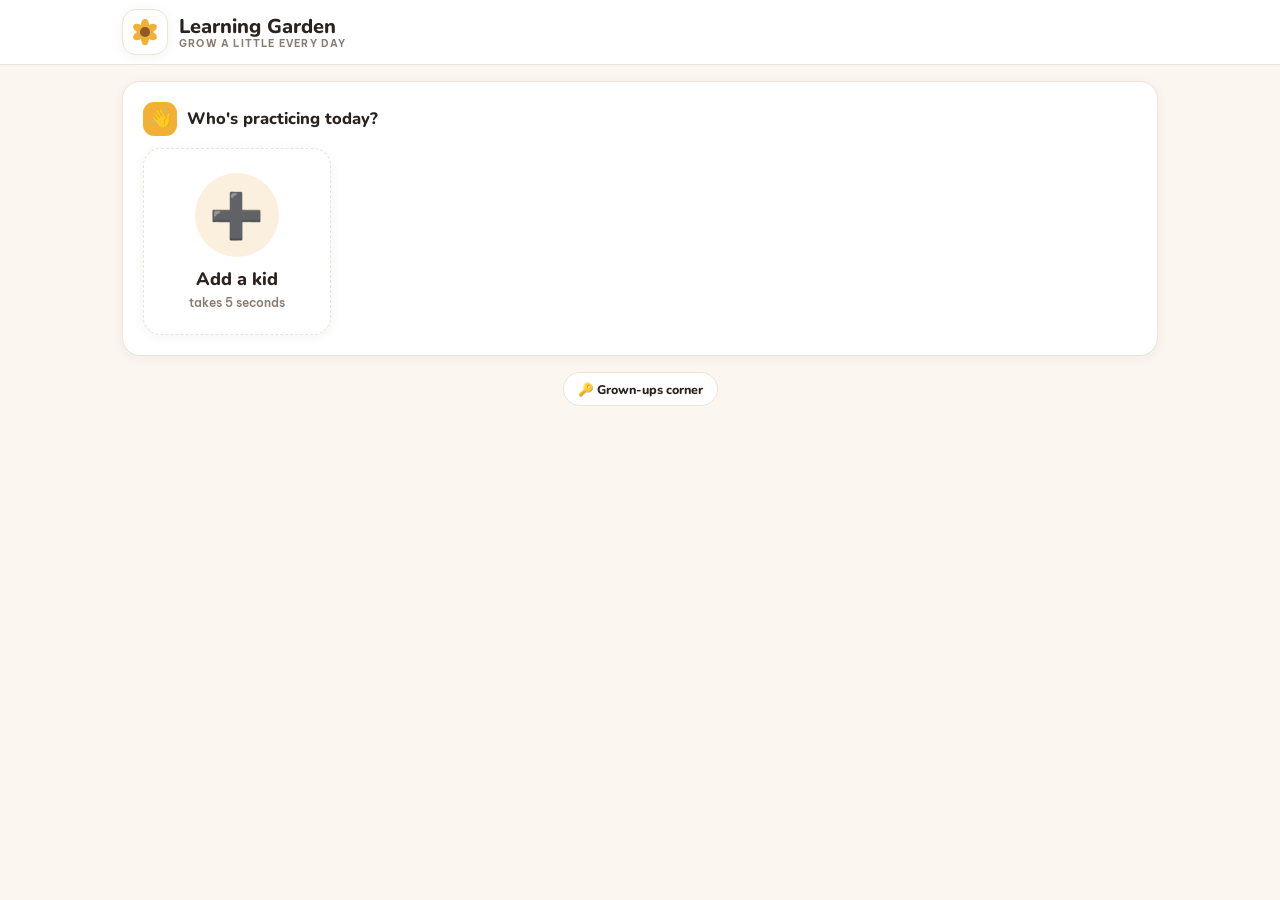
==== index.html @ 97dd4e6d "Computer Basics strand, 5 typing drills, 10 reading passages — 171 skills Agent-authored js/content3" ====
<!DOCTYPE html>
<html lang="en">
<head>
<meta charset="UTF-8">
<meta name="viewport" content="width=device-width, initial-scale=1.0">
<title>Learning Garden 🌻 — K-5 Practice</title>
<link rel="preconnect" href="https://fonts.googleapis.com">
<link rel="preconnect" href="https://fonts.gstatic.com" crossorigin>
<link href="https://fonts.googleapis.com/css2?family=Nunito:wght@700;800&family=Be+Vietnam+Pro:wght@400;500;600;700&family=Andika:wght@400;700&display=swap" rel="stylesheet">
<link rel="stylesheet" href="styles.css">
<link rel="manifest" href="manifest.json">
<meta name="theme-color" content="#FBF6EF">
<meta name="apple-mobile-web-app-capable" content="yes">
<meta name="mobile-web-app-capable" content="yes">
<meta name="apple-mobile-web-app-status-bar-style" content="default">
<meta name="apple-mobile-web-app-title" content="Garden">
<link rel="apple-touch-icon" href="icons/icon-180.png">
<link rel="icon" href="icons/icon-192.png">
</head>
<body>
  <header class="appbar"><div class="appbar-inner" id="appbarInner">
    <div class="brand">
      <div class="logo" id="brandLogo"></div>
      <h1>Learning Garden<small>grow a little every day</small></h1>
    </div>
  </div></header>
  <div class="wrap">
    <main id="app"></main>
  </div>

  <nav class="tabbar" id="tabbar" style="display:none">
    <button data-view="today"><span class="ico" data-icon="home"></span>Today</button>
    <button data-view="learn"><span class="ico" data-icon="bulb"></span>Learn</button>
    <button data-view="practice"><span class="ico" data-icon="book"></span>Practice</button>
    <button data-view="plan"><span class="ico" data-icon="calendar"></span>My Week</button>
    <button data-view="progress"><span class="ico" data-icon="award"></span>Progress</button>
    <button data-view="helper"><span class="ico" data-icon="gradcap"></span>Helper</button>
    <button data-view="grownups"><span class="ico" data-icon="lock"></span>Grown-ups</button>
  </nav>

  <canvas id="confetti"></canvas>

  <script src="js/sounds.js"></script>
  <script src="js/generators.js"></script>
  <script src="js/ela.js"></script>
  <script src="js/science.js"></script>
  <script src="js/spanish.js"></script>
  <script src="js/social.js"></script>
  <script src="js/typing.js"></script>
  <script src="js/content2.js"></script>
  <script src="js/content3.js"></script>
  <script src="js/sprint.js"></script>
  <script src="js/coach.js"></script>
  <script src="js/reader.js"></script>
  <script src="js/custom.js"></script>
  <script src="js/paper.js"></script>
  <script src="js/learn.js"></script>
  <script src="js/art.js"></script>
  <script src="js/ui.js"></script>
  <script src="js/app.js"></script>
  <script>
    // offline app shell — https/localhost only (no-op on file://)
    if ('serviceWorker' in navigator && (location.protocol === 'https:' || location.hostname === 'localhost')) {
      addEventListener('load', () => navigator.serviceWorker.register('sw.js').catch(() => {}));
    }
  </script>
</body>
</html>
---- styles.css ----
/* ============================================================
   LEARNING GARDEN — visual system (design handoff 2026-07)
   Warm paper, soft cards, terra primary, subject-colored world.
   Nunito (headings/numbers) · Be Vietnam Pro (body).
   ============================================================ */

:root {
  --ink: #2A2320;
  --muted: #8a7e74;
  --soft: #6b5f55;
  --bg: #FBF6EF;
  --bg-parent: #F6F3ED;
  --card: #FFFFFF;
  --border: #EDE4D6;
  --divider: #F1EADD;
  --dashed: #D9CDBD;

  --terra: #D05C38; --terra-dark: #B8491A; --terra-tint: #FBE7DD;
  --teal: #1F8A80; --teal-tint: #E1F0EE; --teal-tint2: #E8F4F2;
  --green: #4E9B6B; --green-tint: #EAF3EA; --green-tint2: #E7F2E9;
  --gold: #C98A2B; --gold-tint: #FBF0DE;
  --purple: #8E6BB0; --purple-tint: #EFE8F5;
  --blue: #4A7FB5; --blue-tint: #E4EDF6;
  --sun: #F2B035; --sun-bright: #FFD84D;
  --water: #4FA3D1; --water-tint: #BFE0F2;

  --r-card: 18px;
  --r-tile: 11px;
  --shadow-card: 0 2px 12px rgba(43,33,28,.05);
  --shadow-float: 0 10px 40px rgba(43,33,28,.10);
  --shadow-today: 0 6px 20px rgba(208,92,56,.13);

  --spring: cubic-bezier(0.34, 1.56, 0.64, 1);
  --nav-ease: cubic-bezier(0.4, 0, 0.2, 1);

  --font-head: "Nunito", system-ui, sans-serif;
  --font-body: "Be Vietnam Pro", system-ui, sans-serif;

  /* legacy aliases so older markup stays coherent */
  --paper: var(--bg); --line: var(--border); --ink-soft: var(--soft); --ink-faint: var(--muted);
  --coral: var(--terra); --coral-deep: var(--terra-dark);
  --leaf: var(--green); --leaf-deep: #3B7A52;
  --sky: var(--blue); --sky-deep: #38648F;
  --berry: var(--purple); --cocoa: var(--gold);
  --ok-bg: var(--green-tint); --bad-bg: #FBE7DD;
  --radius: var(--r-card); --radius-sm: 14px;
  --outline: 1px solid var(--border);
  --shadow: var(--shadow-card);
  --font-display: var(--font-head);
}

* { margin: 0; padding: 0; box-sizing: border-box; }
html { -webkit-text-size-adjust: 100%; }

html { background: var(--bg); height: 100%; }
body {
  font-family: var(--font-body);
  font-size: 14.5px;
  color: var(--ink);
  background: var(--bg);
  min-height: 100%;
  padding-bottom: 76px; /* just enough to clear the fixed nav */
  line-height: 1.5;
}
body.parent-mode { background: var(--bg-parent); }

button { font-family: inherit; color: inherit; cursor: pointer; background: none; border: none; }
button:focus { outline: none; }
button:focus-visible { outline: 3px solid var(--terra-tint); outline-offset: 2px; }
input, select, textarea { font-family: inherit; color: inherit; }
.ic { vertical-align: -3px; flex: none; }

.wrap { max-width: 1080px; margin: 0 auto; padding: 16px 22px 20px; }

/* ---------------- type helpers ---------------- */
.eyebrow {
  font-size: 11px; font-weight: 700; text-transform: uppercase;
  letter-spacing: .09em; color: var(--muted);
}
h1, h2, h3, .head { font-family: var(--font-head); color: var(--ink); }

/* ---------------- app bar (one full-width top strip, every screen) ---------------- */
header.appbar {
  position: sticky; top: 0; z-index: 50;
  background: rgba(255,255,255,.97);
  -webkit-backdrop-filter: blur(8px); backdrop-filter: blur(8px);
  border-bottom: 1px solid var(--border);
}
.appbar-inner {
  max-width: 1080px; margin: 0 auto; min-height: 64px;
  display: flex; align-items: center; gap: 12px; flex-wrap: wrap;
  padding: 9px 22px;
}
.ab-spacer { flex: 1; }
.appbar-inner .back {
  width: 40px; height: 40px; border-radius: 100px; background: #fff; border: 1px solid var(--border);
  display: grid; place-items: center; box-shadow: var(--shadow-card); padding: 0; min-height: 40px; flex: none;
}
.appbar-inner .title {
  font-family: var(--font-head); font-weight: 800; font-size: 14.5px; flex: 1; min-width: 0;
  display: flex; align-items: center; gap: 8px;
}
/* parent world: the bar itself goes teal — no separate floating band */
body.parent-mode header.appbar { background: var(--teal); border-bottom-color: var(--teal); }
body.parent-mode .appbar-inner { color: #fff; font-weight: 600; font-size: 12.5px; }
body.parent-mode .appbar-inner b { font-family: var(--font-head); font-weight: 800; font-size: 16px; display: block; }
body.parent-mode .appbar-inner .btn.caps-btn { background: #fff; border-color: #fff; color: var(--teal); box-shadow: none; }

.brand { display: flex; align-items: center; gap: 11px; }
.brand .logo {
  width: 46px; height: 46px; border-radius: 14px; background: #fff;
  border: 1px solid var(--border); display: grid; place-items: center;
  box-shadow: var(--shadow-card);
}
.brand h1 { font-size: 20px; font-weight: 800; line-height: 1.1; }
.brand small {
  display: block; font-family: var(--font-body); font-weight: 700;
  font-size: 10px; color: var(--muted); letter-spacing: .12em; text-transform: uppercase;
}
.kid-chip {
  display: flex; align-items: center; gap: 8px;
  background: #fff; border: 1px solid var(--border); border-radius: 100px;
  padding: 7px 16px 7px 9px; font-family: var(--font-head); font-weight: 800;
  box-shadow: var(--shadow-card); font-size: 14.5px;
}
.kid-chip .face { font-size: 21px; }

/* ---------------- cards ---------------- */
.card {
  background: var(--card); border: 1px solid var(--border); border-radius: var(--r-card);
  box-shadow: var(--shadow-card); padding: 20px; margin-bottom: 16px; position: relative;
}
.card.tilt-l, .card.tilt-r { transform: none; }
.card h2 {
  font-size: 16.5px; font-weight: 800;
  display: flex; align-items: center; gap: 10px; margin-bottom: 12px;
}
.card h2 .bubble {
  width: 34px; height: 34px; border-radius: var(--r-tile); border: none;
  display: grid; place-items: center; font-size: 17px; flex: none; transform: none;
}
.sticker {
  position: absolute; top: 16px; right: 16px;
  background: var(--green-tint); color: var(--green); border: none;
  border-radius: 8px; padding: 4px 10px; font-weight: 700; font-size: 11.5px;
  transform: none; box-shadow: none; letter-spacing: .02em;
}

/* ---------------- buttons ---------------- */
.btn {
  display: inline-flex; align-items: center; justify-content: center; gap: 7px;
  border: 1px solid var(--border); border-radius: 100px;
  font-family: var(--font-head); font-weight: 800;
  font-size: 14px; padding: 11px 20px; background: #fff; color: var(--ink);
  box-shadow: var(--shadow-card);
  transition: transform .15s var(--spring), box-shadow .15s ease, background .15s ease;
  text-align: center; min-height: 44px;
}
.btn.primary { background: var(--terra); border-color: var(--terra); color: #fff; }
.btn.primary:hover { background: var(--terra-dark); }
.btn.sunny  { background: var(--gold-tint); border-color: var(--gold-tint); color: var(--gold); }
.btn.coral  { background: var(--terra); border-color: var(--terra); color: #fff; }
.btn.sky    { background: var(--teal); border-color: var(--teal); color: #fff; }
.btn.ghost  { background: #fff; }
.btn.big    { font-size: 15.5px; padding: 13px 26px; }
.btn.small  { font-size: 12.5px; padding: 7px 14px; min-height: 34px; box-shadow: none; }
.btn:disabled { opacity: .45; cursor: default; }
.pressed-anim { animation: press .23s var(--spring); }
@keyframes press { 0% { transform: none; } 35% { transform: translateY(2px) scale(.97); } 100% { transform: none; } }

/* ---------------- bottom nav ---------------- */
nav.tabbar {
  position: fixed; bottom: 0; left: 0; right: 0; z-index: 40;
  background: rgba(255,255,255,.96); backdrop-filter: blur(8px);
  border-top: 1px solid var(--border);
  display: flex; justify-content: center; gap: 6px;
  padding: 8px 6px calc(8px + env(safe-area-inset-bottom));
}
nav.tabbar button {
  flex: 1; max-width: 120px; border-radius: 100px; padding: 8px 4px;
  font-family: var(--font-head); font-weight: 800; font-size: 11px;
  color: var(--muted); display: flex; flex-direction: column; align-items: center; gap: 3px;
  transition: color .15s ease, background .15s ease;
}
nav.tabbar button .ico { font-size: 0; line-height: 0; }
nav.tabbar button svg { width: 21px; height: 21px; }
nav.tabbar button.active { background: var(--terra-tint); color: var(--terra-dark); }

/* ---------------- kid picker ---------------- */
.kid-grid { display: grid; grid-template-columns: repeat(auto-fill, minmax(170px, 1fr)); gap: 14px; }
.kid-card {
  border: 1px solid var(--border); border-radius: var(--r-card); background: #fff;
  box-shadow: var(--shadow-card); padding: 24px 12px; text-align: center;
  transition: transform .18s var(--spring), box-shadow .18s ease;
}
.kid-card:hover { transform: translateY(-3px); box-shadow: var(--shadow-float); }
.kid-card .face {
  font-size: 44px; display: grid; place-items: center; width: 84px; height: 84px;
  margin: 0 auto 10px; background: var(--gold-tint); border-radius: 50%;
}
.kid-card .nm { font-family: var(--font-head); font-size: 18px; font-weight: 800; display: block; }
.kid-card .sub { font-size: 12px; color: var(--muted); font-weight: 600; margin-top: 4px; display: block; }

/* ---------------- Today: hero lives IN the app bar (Faith's 2026-07-23 rule) ---------------- */
.hero-avatar {
  width: 44px; height: 44px; border-radius: 13px; background: var(--gold-tint);
  border: none; box-shadow: none; flex: none;
  display: grid; place-items: center; font-size: 25px;
}
.appbar-inner .hero-meta .hi { font-size: 18.5px; }
.appbar-inner .level-row { margin-top: 2px; }
.appbar-inner .xp-bar { width: 104px; }
.pill.ghost-pill { color: var(--soft); font-weight: 700; }
.pill .chev-down { transform: rotate(90deg); color: var(--muted); }
.caps-btn { text-transform: uppercase; letter-spacing: .06em; font-size: 12px; padding: 11px 18px; }

.plan-title-row { display: flex; align-items: center; gap: 12px; }
.plan-title-row h2 { font-size: 22px; font-weight: 800; margin: 0; }
.done-chip {
  margin-left: auto; background: var(--green-tint); color: var(--green);
  font-family: var(--font-head); font-weight: 800; font-size: 13px;
  border-radius: 10px; padding: 7px 13px;
}
.plan-card { padding: 22px; }
.plan-card .plan-task { padding: 15px 2px; }
.owl-tile {
  width: 52px; height: 52px; border-radius: 14px; background: #fff;
  display: grid; place-items: center; font-size: 27px; flex: none;
}
@keyframes floaty { 0%, 100% { transform: translateY(0); } 50% { transform: translateY(-5px); } }
.hero-meta { flex: 1; min-width: 200px; }
.hero-meta .hi { font-family: var(--font-head); font-weight: 800; font-size: 25px; line-height: 1.15; }
.level-row { display: flex; align-items: center; gap: 8px; margin-top: 5px; }
.level-chip {
  background: var(--gold); color: #fff; font-family: var(--font-head); font-weight: 800;
  font-size: 11px; border-radius: 7px; padding: 2px 8px;
}
.xp-bar { width: 140px; height: 7px; background: var(--gold-tint); border-radius: 100px; overflow: hidden; }
.xp-bar i { display: block; height: 100%; background: var(--gold); border-radius: 100px; transition: width .5s ease-out; }
.xp-label { font-size: 11px; color: var(--muted); font-weight: 700; }
.pill {
  display: inline-flex; align-items: center; gap: 6px;
  background: #fff; border: 1px solid var(--border); border-radius: 100px;
  padding: 7px 13px; font-family: var(--font-head); font-weight: 800; font-size: 13px;
  box-shadow: var(--shadow-card);
}
.pill .ic { color: var(--terra); }
.pill.gold .ic { color: var(--gold); }
.icon-btn {
  width: 42px; height: 42px; border-radius: 100px; background: #fff;
  border: 1px solid var(--border); box-shadow: var(--shadow-card);
  display: grid; place-items: center; color: var(--soft);
}

/* ---------------- Today: two columns ---------------- */
.today-grid { display: grid; grid-template-columns: 1.05fr .95fr; gap: 16px; align-items: start; }
@media (max-width: 840px) { .today-grid { grid-template-columns: 1fr; } }

/* plan rows */
.plan-task {
  display: flex; align-items: center; gap: 12px; width: 100%; text-align: left;
  padding: 12px 4px; border-bottom: 1px solid var(--divider); font-size: 14.5px;
}
.plan-task:last-child { border-bottom: none; }
.plan-task .chk {
  width: 30px; height: 30px; border: 2px solid var(--dashed); border-radius: 9px;
  display: grid; place-items: center; flex: none; background: #fff; color: #fff;
  transition: all .2s var(--spring);
}
.plan-task.done .chk { background: var(--green); border-color: var(--green); }
.plan-task.done .chk svg { animation: popCheck .25s var(--spring); }
@keyframes popCheck { 0% { transform: scale(0); } 60% { transform: scale(1.25); } 100% { transform: scale(1); } }
.subj-ico { border-radius: 10px; display: grid; place-items: center; flex: none; }
.plan-task .t-name { font-family: var(--font-head); font-weight: 800; font-size: 14.5px; display: block; }
.plan-task .t-sub { display: block; margin-top: 1px; }
.plan-task.done .t-name { text-decoration: line-through; color: var(--muted); }
.plan-task .go {
  margin-left: auto; flex: none; font-family: var(--font-head); font-weight: 800;
  font-size: 12px; border-radius: 100px; padding: 8px 15px; letter-spacing: .02em;
}
.plan-task.done .go { background: none !important; color: var(--green) !important; padding-right: 4px; }

/* garden theme panel (mockup 2a: full-height scene, everything inside) */
.today-grid { align-items: start; }
.garden-panel {
  border-radius: var(--r-card); border: 1px solid var(--border); overflow: hidden;
  box-shadow: var(--shadow-card); background: #fff;
  display: flex; height: 470px;
}
.garden-scene {
  position: relative; flex: 1;
  background: linear-gradient(#C9E7F5 0%, #E2F1E9 52%, #B7D8A8 54%, #9EC987 100%);
}
.garden-scene .sun-circ { position: absolute; top: 44px; right: 40px; width: 52px; height: 52px; border-radius: 50%; background: var(--sun-bright); box-shadow: 0 0 0 12px rgba(255,216,77,.28); }
.g-head { position: relative; z-index: 2; display: flex; align-items: center; gap: 10px; padding: 18px 18px 0; }
.g-head b { font-family: var(--font-head); font-weight: 800; font-size: 18px; }
.g-head .g-chip { margin-left: auto; }
.g-desc { position: relative; z-index: 2; padding: 6px 18px 0; font-size: 12.5px; color: var(--soft); font-weight: 600; max-width: 350px; line-height: 1.55; }
.g-ground { position: absolute; left: 0; right: 0; bottom: 0; height: 46%; }
.g-hill { position: absolute; top: -34px; left: 8%; width: 84%; height: 90px; border-radius: 50%; background: rgba(255,255,255,.25); }
.garden-plants {
  position: absolute; left: 0; right: 0; bottom: 84px; z-index: 2;
  display: flex; justify-content: center; align-items: flex-end; gap: 16px; padding: 0 14px;
}
.garden-plants svg { transform-origin: bottom center; }
.grew-anim { animation: growUp .8s var(--spring); }
@keyframes growUp { 0% { transform: scale(.3); } 70% { transform: scale(1.12); } 100% { transform: scale(1); } }
.water-float {
  position: absolute; left: 14px; right: 14px; bottom: 14px; z-index: 3;
  background: #fff; border-radius: 14px; box-shadow: var(--shadow-card); padding: 13px 16px;
}
.water-row { display: flex; align-items: center; gap: 9px; font-family: var(--font-head); font-weight: 800; font-size: 13px; }
.water-row .ic { color: var(--water); }
.water-meter { flex: 1; height: 9px; background: var(--water-tint); border-radius: 100px; overflow: hidden; }
.water-meter i { display: block; height: 100%; background: var(--water); border-radius: 100px; transition: width .5s ease-out; }

/* trophy shelf theme */
.badge-grid { display: grid; grid-template-columns: repeat(auto-fill, minmax(96px, 1fr)); gap: 10px; }
.badge {
  text-align: center; border: 1px solid var(--border); border-radius: 14px;
  padding: 13px 6px; background: var(--gold-tint); box-shadow: none;
}
.badge.locked { opacity: 1; filter: none; background: #fff; border-style: dashed; border-color: #cdbfa8; color: var(--muted); }
.badge .bi { font-size: 27px; }
.badge.locked .bi { filter: grayscale(1); opacity: .5; }
.badge .bn { font-weight: 700; font-size: 11px; margin-top: 4px; line-height: 1.25; color: var(--soft); }

/* helper owl card */
.owl-card {
  background: var(--teal-tint2); border: 1px solid var(--teal-tint); border-radius: var(--r-card);
  padding: 16px 18px; display: flex; align-items: center; gap: 13px; margin-bottom: 16px;
}
.owl-card .owl { font-size: 30px; flex: none; }
.owl-card b { font-family: var(--font-head); font-weight: 800; font-size: 15px; display: block; }
.owl-card p { font-size: 12.5px; color: var(--soft); margin-top: 2px; }
.owl-card .btn { margin-left: auto; flex: none; }

/* ---------------- practice ---------------- */
.subj-tabs { display: grid; grid-template-columns: repeat(auto-fit, minmax(128px, 1fr)); gap: 10px; margin-bottom: 16px; }
.subj-tab {
  border: 2px solid transparent; border-radius: var(--r-card); background: #fff;
  outline: 1px solid var(--border);
  padding: 14px 8px 12px; font-weight: 700; font-size: 13px; box-shadow: var(--shadow-card);
  display: flex; flex-direction: column; align-items: center; gap: 6px;
  font-family: var(--font-head); color: var(--ink);
  transition: transform .15s var(--spring);
}
.subj-tab .se { font-size: 0; }
.subj-tab .sd { font-size: 11px; color: var(--muted); font-weight: 700; font-family: var(--font-body); }
.subj-tab.active { outline: none; }

.strand-head { display: flex; align-items: center; gap: 10px; margin: 24px 4px 10px; }
.strand-head .bubble {
  width: 36px; height: 36px; border-radius: var(--r-tile);
  display: grid; place-items: center; font-size: 17px; box-shadow: none; transform: none; flex: none;
}
.strand-head h3 { font-family: var(--font-head); font-weight: 800; font-size: 16px; }
.strand-head .meter { margin-left: auto; font-weight: 700; font-size: 12px; color: var(--muted); }

.skill-list { display: grid; grid-template-columns: repeat(auto-fill, minmax(230px, 1fr)); gap: 10px; }
.skill-row {
  display: flex; align-items: center; gap: 11px; text-align: left;
  background: #fff; border: 1px solid var(--border); border-radius: 14px;
  box-shadow: var(--shadow-card); padding: 12px 14px;
  transition: transform .15s var(--spring), box-shadow .15s ease;
}
.skill-row:hover { transform: translateY(-2px); box-shadow: var(--shadow-float); }
.skill-row .plant { font-size: 0; flex: none; width: 30px; text-align: center; }
.skill-row .info { flex: 1; min-width: 0; }
.skill-row .nm { font-weight: 700; font-size: 13.5px; line-height: 1.3; font-family: var(--font-head); }
.skill-row .bar { height: 5px; border: none; border-radius: 100px; margin-top: 7px; background: var(--divider); overflow: hidden; }
.skill-row .bar i { display: block; height: 100%; background: var(--green); border-radius: 100px; }
.skill-row .sc { font-family: var(--font-head); font-weight: 800; font-size: 14px; flex: none; color: var(--soft); }

.legend-pill {
  background: #fff; border: 1px solid var(--border); border-radius: 100px;
  padding: 9px 18px; text-align: center; font-weight: 700; font-size: 12px;
  color: var(--soft); box-shadow: var(--shadow-card); margin-bottom: 4px;
}

/* ---------------- session (focused mode) — bar content is in .appbar-inner ---------------- */
.scorebox {
  display: flex; align-items: center; gap: 7px; background: #fff;
  border: 1px solid var(--border); border-radius: 100px; padding: 7px 14px;
  font-family: var(--font-head); font-weight: 800; box-shadow: var(--shadow-card); flex: none; font-size: 13.5px;
}
.scorebox .plant { font-size: 0; line-height: 0; }
.scorebox .num { min-width: 26px; text-align: right; }

.qcard {
  text-align: center; padding: 34px 26px 30px; max-width: 720px; margin: 0 auto 16px;
  animation: slideIn .35s var(--nav-ease);
}
@keyframes slideIn { from { transform: translateX(46px); } to { transform: none; } }
.qprompt { font-family: var(--font-head); font-weight: 800; font-size: 24px; line-height: 1.35; }
.qbody { margin: 18px auto 8px; max-width: 640px; }
.qbody svg { max-width: 100%; height: auto; }
.bignum { font-family: var(--font-head); font-weight: 800; font-size: 64px; letter-spacing: 2px; }

.vertical-math {
  display: inline-block; font-family: var(--font-head); font-weight: 800;
  font-size: 44px; text-align: right; line-height: 1.2; letter-spacing: 5px;
  border-bottom: 4px solid var(--ink); padding: 4px 14px 6px;
}
.vertical-math .op { margin-right: 14px; color: var(--terra); }

.choices { display: grid; grid-template-columns: repeat(auto-fit, minmax(130px, 1fr)); gap: 12px; max-width: 560px; margin: 22px auto 0; }
.choices.two { grid-template-columns: repeat(2, minmax(120px, 1fr)); }
/* longer answers → wider cards so text breathes */
.choices.two-col { grid-template-columns: repeat(2, 1fr); max-width: 620px; }
.choices.two-col .choice { font-size: 16px; line-height: 1.4; padding: 15px 16px; }
.choices.one-col { grid-template-columns: 1fr; max-width: 540px; }
.choices.one-col .choice { font-size: 15px; line-height: 1.45; padding: 14px 18px; text-align: left; }

/* session content centered but CAPPED — tall windows don't strand the
   card in a sea of cream (Faith review) */
.session-stage {
  display: flex; align-items: center; justify-content: center;
  min-height: min(calc(100vh - 280px), 560px);
  padding: 8px 0 20px;
}
.session-stage .qcard { width: 100%; margin: 0 auto; }
.choice {
  position: relative;
  border: 1.5px solid var(--border); border-radius: 16px; background: #fff;
  font-family: var(--font-head); font-weight: 800; font-size: 20px;
  padding: 17px 12px; box-shadow: var(--shadow-card); min-height: 60px;
  transition: transform .15s var(--spring), border-color .15s ease, background .15s ease;
  overflow-wrap: break-word; color: var(--ink);
}
.choice:hover { border-color: var(--dashed); transform: translateY(-2px); }
.choice.right { background: var(--green-tint); border-color: var(--green); color: var(--green); }
.choice.right::after {
  content: ''; position: absolute; top: -9px; right: -9px; width: 24px; height: 24px;
  border-radius: 50%; background: var(--green);
  background-image: url("data:image/svg+xml,%3Csvg xmlns='http://www.w3.org/2000/svg' viewBox='0 0 24 24' fill='none' stroke='white' stroke-width='3.4' stroke-linecap='round' stroke-linejoin='round'%3E%3Cpolyline points='20 6 9 17 4 12'/%3E%3C/svg%3E");
  background-size: 13px; background-position: center; background-repeat: no-repeat;
  animation: popCheck .25s var(--spring);
}
.choice.wrong { background: #fff; border-color: var(--terra); color: var(--terra-dark); animation: nudge .32s ease; }
@keyframes nudge { 0%,100% { transform: none; } 25% { transform: translateX(-5px); } 60% { transform: translateX(5px); } }
.choice:disabled { cursor: default; }
.choice:disabled:not(.right):not(.wrong) { opacity: .55; }

.answer-row { display: flex; justify-content: center; gap: 12px; margin-top: 22px; flex-wrap: wrap; align-items: center; }
.num-input {
  font-family: var(--font-head); font-weight: 800; font-size: 26px;
  width: 160px; text-align: center; border: 1.5px solid var(--border); border-radius: 14px;
  padding: 11px; background: #fff;
}
.num-input:focus { outline: none; border-color: var(--terra); box-shadow: 0 0 0 4px var(--terra-tint); }

.feedback {
  margin: 20px auto 0; border-radius: 14px; border: none;
  padding: 13px 16px; font-weight: 600; font-size: 13.5px; text-align: left;
  max-width: 640px; display: block;
}
.feedback.good { background: var(--green-tint); color: #2E5C3F; }
.feedback.bad { background: var(--gold-tint); color: #6b4a12; }
.feedback .headline { font-family: var(--font-head); font-weight: 800; font-size: 15px; margin-bottom: 3px; color: var(--ink); }
.feedback .why { font-weight: 500; font-size: 13px; line-height: 1.55; }

/* 3b inline feedback row */
.fb-row {
  display: flex; align-items: center; gap: 12px; text-align: left;
  border-radius: 14px; padding: 12px 14px; margin: 20px auto 0; max-width: 680px;
}
.fb-row.good { background: var(--green-tint); }
.fb-row.bad { background: var(--gold-tint); }
.fb-row.hint { background: #fff; border: 2px solid var(--gold); }
.fb-row .fb-owl { flex: none; display: inline-flex; }
.fb-row .fb-tile {
  width: 38px; height: 38px; border-radius: 11px; color: #fff;
  display: grid; place-items: center; flex: none;
}
.fb-row .fb-text { flex: 1; min-width: 0; font-weight: 500; font-size: 13px; line-height: 1.5; color: var(--soft); }
.fb-row .fb-text b { color: var(--ink); font-weight: 700; }
.water-chip { position: fixed; right: 22px; bottom: 22px; z-index: 30; display: inline-flex; align-items: center; }

/* 7c profile */
.pf-avatar { position: relative; width: 110px; height: 110px; margin: 0 auto; border-radius: 50%;
  background: var(--green-tint); border: 3px solid var(--gold); display: grid; place-items: center; font-size: 56px; }
.pf-avatar .pf-edit {
  position: absolute; right: -2px; bottom: 2px; width: 32px; height: 32px; border-radius: 50%;
  background: var(--teal); color: #fff; display: grid; place-items: center; border: 2px solid #fff;
}
.pf-shelf { display: grid; grid-template-columns: repeat(auto-fill, minmax(92px, 1fr)); gap: 10px; }
.pf-badge { text-align: center; border: 1px solid var(--border); border-radius: 14px; padding: 13px 6px 10px; background: #fff; }
.pf-badge.locked { border-style: dashed; border-color: #cdbfa8; background: #FDF9F2; }
.pf-badge .pf-tile { width: 42px; height: 42px; border-radius: 12px; display: grid; place-items: center;
  margin: 0 auto 7px; font-size: 21px; color: #fff; }
.pf-badge.locked .pf-tile { background: none; color: var(--muted); }
.pf-badge small { font-weight: 700; font-size: 10.5px; color: var(--soft); line-height: 1.25; display: block; }
.wk-row { display: flex; align-items: center; gap: 8px; margin-top: 14px; padding-top: 12px; border-top: 1px solid var(--divider); }
.wk-row .ic { color: var(--terra); }
.wk-chk { width: 24px; height: 24px; border-radius: 8px; border: 1.5px dashed var(--dashed); display: grid; place-items: center; color: #fff; }
.wk-chk.on { background: var(--terra); border: none; }

/* mascot */
.mascot {
  position: fixed; left: 18px; bottom: 18px; display: flex; align-items: flex-end; gap: 8px; z-index: 30;
}
.mascot .fox { font-size: 40px; animation: floaty 3.5s ease-in-out infinite; }
.mascot .say {
  background: #fff; border: 1px solid var(--border); border-radius: 14px 14px 14px 4px;
  box-shadow: var(--shadow-card); padding: 8px 13px; font-weight: 700; font-size: 12px;
  color: var(--soft); max-width: 220px; margin-bottom: 8px; animation: popCheck .3s var(--spring);
}
@media (max-width: 700px) { .mascot .say { display: none; } }

/* number line ticks */
.nl-tick { cursor: pointer; }
.nl-tick circle { fill: transparent; stroke: transparent; }
.nl-tick:hover circle { fill: rgba(242,176,53,.4); stroke: var(--gold); stroke-width: 2; }
.nl-tick.picked circle { fill: var(--sun); stroke: var(--gold); stroke-width: 2.5; }

/* ---------------- my week ---------------- */
.week-grid { display: grid; grid-template-columns: repeat(5, 1fr); gap: 12px; align-items: start; }
@media (max-width: 900px) { .week-grid { grid-template-columns: 1fr; } }
.plan-day { border: 1px solid var(--border); border-radius: var(--r-card); margin-bottom: 0; overflow: visible; background: #fff; box-shadow: var(--shadow-card); position: relative; }
.plan-day.past-day { opacity: .85; }
.plan-day.future-day { border-style: dashed; border-color: var(--dashed); box-shadow: none; opacity: .8; }
.plan-day.today-day { border: 2px solid var(--terra); box-shadow: var(--shadow-today); }
.today-flag {
  position: absolute; top: -11px; left: 50%; transform: translateX(-50%);
  background: var(--terra); color: #fff; font-family: var(--font-head); font-weight: 800;
  font-size: 10px; letter-spacing: .1em; border-radius: 100px; padding: 3px 12px;
}
.plan-day .day-head {
  display: flex; align-items: center; gap: 8px; padding: 12px 13px 8px;
  border-bottom: 1px solid var(--divider); font-weight: 700;
}
.plan-day .day-head .dn { font-family: var(--font-head); font-weight: 800; font-size: 13.5px; }
.plan-day .day-head .prog { margin-left: auto; font-size: 11px; color: var(--muted); font-weight: 700;
  background: var(--green-tint); color: var(--green); border-radius: 7px; padding: 2px 7px; }
.plan-day .plan-task { padding: 9px 12px; font-size: 12.5px; }
.plan-day .plan-task .chk { width: 22px; height: 22px; border-radius: 7px; }
.plan-day .plan-task .go { font-size: 10.5px; padding: 5px 10px; }
.weekend-strip {
  grid-column: 1 / -1; background: #fff; border: 1px dashed var(--dashed); border-radius: var(--r-card);
  padding: 13px 18px; text-align: center; font-weight: 600; font-size: 12.5px; color: var(--soft);
}

/* ---------------- progress ---------------- */
.stat-row { display: grid; grid-template-columns: repeat(auto-fit, minmax(120px, 1fr)); gap: 12px; margin-top: 4px; }
.stat-tile {
  border: 1px solid var(--border); border-radius: 14px; padding: 14px 10px; text-align: center;
  background: #fff; box-shadow: var(--shadow-card);
}
.stat-tile .v { font-family: var(--font-head); font-weight: 800; font-size: 30px; line-height: 1.1; }
.stat-tile .l { font-size: 10.5px; font-weight: 700; color: var(--soft); text-transform: uppercase; letter-spacing: .07em; margin-top: 4px; }

/* collapsible garden-health groups */
.prog-group { border-bottom: 1px solid var(--divider); }
.prog-group:last-of-type { border-bottom: none; }
.prog-group summary {
  display: flex; align-items: center; gap: 11px; padding: 12px 2px; cursor: pointer;
  list-style: none; font-family: var(--font-head); font-weight: 800; font-size: 14.5px;
}
.prog-group summary::-webkit-details-marker { display: none; }
.pg-meta { margin-left: auto; font-family: var(--font-body); font-weight: 600; font-size: 12px; color: var(--soft); }
.pg-chev { color: var(--soft); transition: transform .2s var(--nav-ease); }
.prog-group[open] .pg-chev { transform: rotate(90deg); }

.prog-bars .row { display: grid; grid-template-columns: 150px 1fr 42px; align-items: center; gap: 10px; margin-bottom: 12px; }
.prog-bars .lbl { font-weight: 700; font-size: 12.5px; display: flex; gap: 7px; align-items: center; color: var(--soft); }
.prog-bars .track { height: 10px; border: none; border-radius: 100px; background: var(--divider); overflow: visible; position: relative; }
.prog-bars .fill { display: block; height: 100%; background: var(--green); border-radius: 100px; min-width: 4px; transition: width .6s ease; }
.prog-bars .val { font-family: var(--font-head); font-weight: 800; text-align: right; font-size: 13px; color: var(--soft); }

.week-chart { display: flex; align-items: flex-end; gap: 12px; height: 140px; padding: 8px 6px 0; }
.week-chart .col { flex: 1; display: flex; flex-direction: column; align-items: center; gap: 6px; height: 100%; justify-content: flex-end; }
.week-chart .bar-v { width: 100%; max-width: 44px; background: var(--terra-tint); border: none; border-radius: 8px 8px 4px 4px; min-height: 4px; }
.week-chart .col.today-col .bar-v { background: var(--terra); }
.week-chart .cl { font-size: 11px; font-weight: 700; color: var(--soft); }
.week-chart .cv { font-family: var(--font-head); font-weight: 800; font-size: 12.5px; color: var(--soft); }

/* ---------------- tutor / helper ---------------- */
.tutor-hero {
  background: var(--teal); color: #fff; border-radius: var(--r-card);
  padding: 18px 20px; display: flex; align-items: center; gap: 14px; margin-bottom: 14px;
}
.tutor-hero .owl-svg { flex: none; filter: drop-shadow(0 2px 3px rgba(0,0,0,.18)); }
.tutor-hero b { font-family: var(--font-head); font-weight: 800; font-size: 17px; display: block; }
.tutor-hero p { font-size: 12.5px; opacity: .9; margin-top: 2px; }
.helper-tabs { display: flex; gap: 8px; flex-wrap: wrap; margin-bottom: 14px; }
.helper-tabs button {
  border: 1px solid var(--border); background: #fff; border-radius: 100px;
  padding: 9px 16px; font-family: var(--font-head); font-weight: 800; font-size: 12.5px;
  box-shadow: var(--shadow-card); color: var(--soft); min-height: 38px;
}
.helper-tabs button.active { background: var(--teal); border-color: var(--teal); color: #fff; }

.tutor-menu { display: grid; grid-template-columns: repeat(auto-fit, minmax(200px, 1fr)); gap: 12px; margin-top: 18px; }
.tutor-door {
  border: 1px solid var(--border); border-radius: var(--r-card); background: #fff;
  box-shadow: var(--shadow-card); padding: 18px 12px; text-align: center;
  display: flex; flex-direction: column; align-items: center; gap: 5px;
  transition: transform .15s var(--spring), box-shadow .15s ease;
}
.tutor-door span { font-size: 30px; }
.tutor-door b { font-family: var(--font-head); font-weight: 800; font-size: 14.5px; }
.tutor-door small { font-weight: 600; color: var(--muted); font-size: 11.5px; }
.tutor-door:hover { transform: translateY(-2px); box-shadow: var(--shadow-float); }

/* 4a two-pane math tutor */
.tutor-grid { display: grid; grid-template-columns: .8fr 1.2fr; gap: 20px; align-items: start; }
@media (max-width: 820px) { .tutor-grid { grid-template-columns: 1fr; } }
.tut-left { border-right: 1px solid var(--divider); padding-right: 20px; }
@media (max-width: 820px) { .tut-left { border-right: none; padding-right: 0; } }
.pencil-note {
  background: var(--gold-tint); border-radius: 12px; padding: 11px 13px;
  font-weight: 600; font-size: 12.5px; color: var(--soft); line-height: 1.5;
}
.pencil-note .ic { color: var(--gold); }
.vm-hl { background: var(--terra-tint); color: var(--terra-dark); border-radius: 8px; padding: 0 3px; }
.tstep { display: flex; gap: 11px; border-radius: 14px; padding: 13px 14px; margin-bottom: 10px; align-items: flex-start; }
.tstep.done { background: var(--green-tint); }
.tstep.active { background: #fff; border: 2px solid var(--teal); }
.tstep.locked { border: 1.5px dashed var(--dashed); background: #FDF9F2; }
.ts-n {
  width: 26px; height: 26px; border-radius: 100px; flex: none; display: grid; place-items: center;
  font-family: var(--font-head); font-weight: 800; font-size: 12.5px;
  background: var(--teal-tint); color: var(--teal);
}
.tstep.done .ts-n { background: var(--green); color: #fff; }
.tstep.locked .ts-n { background: none; border: 1.5px dashed var(--dashed); color: var(--muted); }
.ts-body { flex: 1; min-width: 0; font-size: 13.5px; }
.ts-body b { font-family: var(--font-head); font-weight: 800; }
.ts-pill {
  display: inline-block; background: var(--green); color: #fff; border-radius: 100px;
  padding: 5px 13px; font-family: var(--font-head); font-weight: 800; font-size: 13px; margin: 8px 6px 4px 0;
}
.hint-strip {
  margin-top: 9px; background: var(--gold-tint); border-radius: 10px; padding: 8px 11px;
  font-weight: 600; font-size: 12.5px; color: var(--soft);
}
.hint-strip .ic, .hint-strip b { color: var(--ink); }

/* 6a Spanish picture cards */
.audio-row { display: flex; gap: 10px; justify-content: center; align-items: center; margin: 12px 0 4px; }
.audio-pill { background: var(--gold); border-color: var(--gold); color: #fff; font-size: 20px; padding: 13px 28px; }
.pic-cards { display: grid; grid-template-columns: repeat(auto-fit, minmax(120px, 1fr)); gap: 12px; max-width: 620px; margin: 18px auto 0; }
.pic-card { display: flex; flex-direction: column; align-items: center; gap: 8px; padding: 18px 10px 13px; min-height: 120px; }
.pic-card .pic { font-size: 44px; line-height: 1; }
.pic-card .pic-label { font-family: var(--font-head); font-weight: 800; font-size: 13.5px; color: var(--soft); }
.pic-card.right .pic-label { color: var(--green); }

/* 6b story reader */
.reader-grid { position: relative; display: grid; grid-template-columns: .8fr 1.2fr; gap: 22px; max-width: 1040px; margin: 18px auto 0; align-items: stretch; }
@media (max-width: 820px) { .reader-grid { grid-template-columns: 1fr; } }
.rd-art {
  border: 1.5px dashed var(--dashed); border-radius: var(--r-card); min-height: 380px;
  display: grid; place-items: center; align-content: center; gap: 8px; text-align: center;
  color: var(--muted); font-weight: 600; font-size: 12px; background: #FDF9F2; padding: 20px;
}
.rd-panel { display: flex; flex-direction: column; min-height: 420px; }
.rd-text { flex: 1; font-size: 27px; line-height: 1.85; font-weight: 500; padding: 6px 2px; }
.rd-word { cursor: pointer; border-radius: 6px; padding: 0 1px; }
.rd-word:hover { background: var(--teal-tint); }
.rd-word.spoken { background: var(--teal-tint); box-shadow: inset 0 -3px 0 var(--teal); }
.rd-controls { display: flex; align-items: center; gap: 10px; flex-wrap: wrap; border-top: 1px solid var(--divider); padding-top: 14px; }
.pdots { display: flex; gap: 5px; align-items: center; }
.pdot { width: 8px; height: 8px; border-radius: 50%; background: var(--dashed); }
.pdot.on { background: var(--teal); }

.hw-setup { display: flex; gap: 10px; align-items: center; flex-wrap: wrap; justify-content: center; margin: 10px 0 18px; }
.hw-setup input.num-input { width: 110px; }
.hw-setup select { font-family: var(--font-head); font-weight: 800; font-size: 22px; border: 1.5px solid var(--border);
  border-radius: 14px; padding: 9px 12px; background: #fff; }

.step-list { max-width: 600px; margin: 0 auto; text-align: left; }
.hw-step {
  display: flex; gap: 12px; border: 1px solid var(--border); border-radius: 14px;
  background: #fff; padding: 14px 15px; margin-bottom: 10px; align-items: flex-start;
  animation: popIn .3s ease; box-shadow: var(--shadow-card);
}
.hw-step .n {
  width: 28px; height: 28px; flex: none; border: none; border-radius: 100px;
  background: var(--teal-tint); color: var(--teal); display: grid; place-items: center;
  font-family: var(--font-head); font-weight: 800; font-size: 13px;
}
.hw-step .t { font-weight: 500; line-height: 1.5; font-size: 13.5px; }
.mini-math { font-family: var(--font-head); font-weight: 800; background: var(--bg);
  border: 1px solid var(--border); border-radius: 8px; padding: 1px 8px; white-space: nowrap; }

.cheat-table { width: 100%; border-collapse: collapse; font-weight: 500; font-size: 13px; }
.cheat-table th, .cheat-table td { border: 1px solid var(--border); padding: 9px 12px; text-align: left; }
.cheat-table th { background: var(--teal-tint); font-family: var(--font-head); font-weight: 800; color: var(--teal); border-color: var(--teal-tint); }
.cheat-table td.c { text-align: center; font-size: 18px; }

/* 9d wizard chip-trail (reuses .tstep step states from the 4a tutor) */
.wiz-trail { max-width: 640px; margin: 14px auto 0; text-align: left; }
.chipbtn {
  border: 1.5px solid var(--border); border-radius: 100px; background: #fff;
  font-family: var(--font-head); font-weight: 800; font-size: 13.5px; color: var(--ink);
  padding: 8px 16px; margin: 4px 6px 2px 0;
  transition: transform .15s var(--spring), border-color .15s ease, background .15s ease;
}
.chipbtn:hover { border-color: var(--dashed); transform: translateY(-1px); }
.chipbtn.sel { background: var(--teal); border-color: var(--teal); color: #fff; }
.chipbtn.no { border-color: var(--terra); color: var(--terra-dark); animation: nudge .32s ease; }
.chipbtn:disabled { cursor: default; }
.chipbtn:disabled:not(.sel):not(.no) { opacity: .5; }
.owl-note {
  display: flex; gap: 10px; align-items: flex-start; max-width: 640px; margin: 14px auto 0;
}
.owl-note .owl-svg { flex: none; }
.owl-note .say {
  background: var(--bg-parent); border-radius: 4px 14px 14px 14px; padding: 9px 13px;
  font-weight: 600; font-size: 13px; color: var(--soft); line-height: 1.5;
}

/* guided lessons — Plant it / Water it / Watch it grow */
.beat-pill {
  display: inline-flex; align-items: center; gap: 5px; flex: none;
  border: 1.5px solid var(--border); border-radius: 100px; padding: 6px 12px;
  font-family: var(--font-head); font-weight: 800; font-size: 11.5px; color: var(--muted);
}
.beat-pill.on { background: var(--green-tint); border-color: var(--green); color: var(--green); }
.ls-chunk {
  border: 1px solid var(--border); border-radius: 14px; background: #FDF9F2;
  padding: 13px 16px; margin-bottom: 10px; font-size: 14.5px; line-height: 1.6;
}
.ls-chunk:not(.cur) { opacity: .55; }
.ls-chunk.cur { background: #fff; border: 2px solid var(--teal); }

/* listening ears — mic states (transform-only animation, per the webview rule) */
@keyframes listenPulse { 0%, 100% { transform: scale(1); } 50% { transform: scale(1.06); } }
.chipbtn.listening {
  background: var(--terra); border-color: var(--terra); color: #fff;
  animation: listenPulse 1.1s ease-in-out infinite;
}
.heard-strip {
  margin-top: 10px; background: var(--teal-tint2); border-radius: 10px; padding: 7px 11px;
  font-weight: 600; font-size: 12.5px; display: inline-flex; gap: 7px; align-items: center;
  text-align: left;
}
.heard-strip.ok { background: var(--green-tint); }
.heard-strip.listening { animation: listenPulse 1.1s ease-in-out infinite; }

/* 9d tricky words */
.tw-card {
  background: #FDF9F2; border: 1px solid var(--border); border-radius: var(--r-card);
  padding: 26px 20px 20px; text-align: center; max-width: 560px; margin: 14px auto 0;
}
.tw-word {
  font-family: var(--font-head); font-weight: 800; font-size: 52px; line-height: 1.15;
  color: var(--ink); overflow-wrap: break-word;
}
.tw-word .dot { color: var(--purple); padding: 0 2px; }
.tw-btns { display: flex; gap: 10px; justify-content: center; flex-wrap: wrap; margin-top: 18px; }
.tw-btn {
  border-radius: 100px; padding: 9px 16px; font-family: var(--font-head); font-weight: 800;
  font-size: 13.5px; border: 1.5px solid var(--purple); background: #fff; color: var(--purple);
  transition: transform .15s var(--spring);
}
.tw-btn:hover { transform: translateY(-1px); }
.tw-btn.fill { background: var(--purple); color: #fff; }
.tw-btn.plain { border-color: var(--border); color: var(--ink); }
.tw-chips { display: flex; gap: 8px; flex-wrap: wrap; justify-content: center; margin-top: 10px; }
.tw-chip {
  background: var(--purple-tint); color: var(--purple); border: 1.5px solid var(--purple-tint);
  border-radius: 100px; padding: 7px 15px; font-family: var(--font-head); font-weight: 800; font-size: 13px;
  transition: transform .15s var(--spring);
}
.tw-chip:hover { transform: translateY(-1px); }
.tw-chip.add { background: #fff; border: 1.5px dashed var(--dashed); color: var(--muted); }

/* 9d cheat sheets — icon rows */
.cheat-head { display: flex; align-items: center; gap: 10px; margin: 22px 0 2px; }
.cheat-head:first-child { margin-top: 0; }
.cheat-head .eyebrow { font-size: 11.5px; }
.cheat-rows { margin-top: 6px; }
.cheat-row {
  display: flex; align-items: center; gap: 13px; padding: 11px 2px;
  border-bottom: 1px solid var(--divider); font-weight: 600; font-size: 13.5px;
}
.cheat-row:last-child { border-bottom: none; }
.cheat-ico {
  width: 32px; height: 32px; border-radius: 10px; flex: none;
  display: grid; place-items: center;
}
.cheat-tag { margin-left: auto; font-family: var(--font-head); font-weight: 800; font-size: 13px; flex: none; padding-left: 10px; }
.coin-badge {
  width: 36px; height: 36px; border-radius: 50%; flex: none; display: grid; place-items: center;
  font-family: var(--font-head); font-weight: 800; font-size: 11.5px; border: 2.5px solid;
}
.fact-pills { display: flex; gap: 8px; flex-wrap: wrap; margin-top: 10px; }
.fact-pill {
  border: 2px solid var(--line); border-radius: 100px; padding: 5px 13px;
  font-family: var(--font-head); font-weight: 800; font-size: 13.5px; background: #fff;
}

/* ---------------- grown-ups (parent chrome = teal, in the app bar) ---------------- */
.parent-grid { display: grid; grid-template-columns: 1.15fr .85fr; gap: 16px; align-items: start; }
@media (max-width: 900px) { .parent-grid { grid-template-columns: 1fr; } }
.band-lock { width: 40px; height: 40px; border-radius: 12px; background: rgba(255,255,255,.16); display: grid; place-items: center; flex: none; }

.kid-stat-row { display: flex; align-items: center; gap: 14px; border-bottom: 1px solid var(--divider); padding: 14px 2px; flex-wrap: wrap; }
.kid-stat-row:last-child { border-bottom: none; }
.kid-face { width: 48px; height: 48px; border-radius: 50%; background: var(--gold-tint); display: grid; place-items: center; font-size: 25px; flex: none; }
.kid-id { min-width: 90px; }
.kid-id b { font-family: var(--font-head); font-weight: 800; font-size: 15.5px; display: block; }
.kid-id small { color: var(--muted); font-weight: 600; font-size: 11.5px; }
.kstat { text-align: center; min-width: 54px; }
.kstat b { font-family: var(--font-head); font-weight: 800; font-size: 17px; display: block; }
.kstat small { color: var(--muted); font-weight: 700; font-size: 9px; text-transform: uppercase; letter-spacing: .07em; }

.focus-chip-row { display: flex; gap: 8px; flex-wrap: wrap; margin-top: 12px; }
.focus-chip {
  display: inline-flex; align-items: center; gap: 7px; background: var(--terra-tint);
  border: 1px solid #F3D3C4; color: var(--terra-dark); border-radius: 100px;
  padding: 9px 8px 9px 15px; font-weight: 700; font-size: 13px;
}
.focus-chip button { color: var(--terra); font-weight: 800; font-size: 12px; padding: 2px 7px; border-radius: 100px; }
.focus-chip button:hover { background: rgba(208,92,56,.15); }
.focus-add {
  border: 1.5px dashed var(--dashed); border-radius: 100px; padding: 9px 16px;
  font-weight: 700; font-size: 13px; color: var(--soft); background: #fff;
}
.goal-stepper { display: flex; align-items: center; justify-content: center; gap: 22px; margin: 14px 0 6px; }
.stepper-btn {
  width: 52px; height: 52px; border-radius: 50%; font-family: var(--font-head);
  font-weight: 800; font-size: 22px; display: grid; place-items: center;
}
.stepper-btn.minus { border: 1px solid var(--border); background: #fff; color: var(--soft); }
.stepper-btn.plus { background: var(--teal); color: #fff; }
.goal-num { text-align: center; }
.goal-num b { font-family: var(--font-head); font-weight: 800; font-size: 44px; color: var(--teal); line-height: 1; display: block; }
.goal-num small { color: var(--muted); font-weight: 700; font-size: 10px; text-transform: uppercase; letter-spacing: .09em; }
.recap-card {
  background: var(--teal-tint2); border: 1px solid var(--teal-tint); border-radius: var(--r-card);
  padding: 14px 16px; display: flex; gap: 10px; font-size: 13px; font-weight: 500;
  color: var(--soft); margin-bottom: 16px;
}
.recap-card .ic { color: var(--teal); flex: none; margin-top: 2px; }
.recap-card b { color: var(--ink); }
.toggle-row small.note { font-weight: 500; }

.kid-admin-row { display: flex; align-items: center; gap: 12px; border-bottom: 1px solid var(--divider); padding: 13px 2px; flex-wrap: wrap; }
.kid-admin-row .face { font-size: 26px; }
.kid-admin-row .nm { font-weight: 700; font-size: 14px; flex: 1; font-family: var(--font-head); }
.field-row { display: flex; gap: 10px; margin-top: 14px; flex-wrap: wrap; }
.text-input {
  border: 1.5px solid var(--border); border-radius: 14px; padding: 11px 14px; font-size: 14px;
  font-weight: 500; background: #fff; flex: 1; min-width: 160px;
}
.text-input:focus { outline: none; border-color: var(--teal); box-shadow: 0 0 0 4px var(--teal-tint); }
.avatar-pick { display: flex; gap: 6px; flex-wrap: wrap; }
.avatar-pick button { font-size: 26px; background: #fff; border: 2px solid transparent; border-radius: 12px; padding: 5px 8px; }
.avatar-pick button.sel { border-color: var(--gold); background: var(--gold-tint); }

.note { font-size: 12.5px; color: var(--soft); font-weight: 500; line-height: 1.6; }
.note b { color: var(--ink); font-weight: 700; }

/* ---------------- settings modal ---------------- */
.modal-back {
  position: fixed; inset: 0; background: rgba(42,35,32,.35); z-index: 60;
  display: grid; place-items: center; padding: 20px; animation: fadeIn .18s ease;
}
@keyframes fadeIn { from { opacity: 0; } to { opacity: 1; } }
.modal {
  background: #fff; border-radius: 22px; box-shadow: var(--shadow-float);
  max-width: 460px; width: 100%; padding: 22px; max-height: 86vh; overflow: auto;
  animation: popIn .28s var(--spring);
}
.theme-cards { display: grid; grid-template-columns: 1fr 1fr; gap: 10px; margin: 10px 0 4px; }
.theme-card {
  border: 2px solid var(--border); border-radius: 16px; overflow: hidden; background: #fff;
  padding: 0 0 10px; text-align: center; font-family: var(--font-head); font-weight: 800; font-size: 13px;
}
.theme-card.sel { border-color: var(--terra); box-shadow: var(--shadow-today); }
.theme-card .prev { height: 64px; margin-bottom: 8px; }
.toggle-row { display: flex; align-items: center; gap: 10px; padding: 11px 2px; border-bottom: 1px solid var(--divider); font-weight: 600; font-size: 13.5px; }
.toggle-row:last-child { border-bottom: none; }
.tog {
  margin-left: auto; width: 44px; height: 25px; border-radius: 100px; background: var(--dashed);
  position: relative; transition: background .2s ease; flex: none;
}
.tog::after {
  content: ''; position: absolute; top: 2.5px; left: 3px; width: 20px; height: 20px;
  border-radius: 50%; background: #fff; transition: left .2s var(--spring);
}
.tog.on { background: var(--green); }
.tog.on::after { left: 21px; }

/* ---------------- 9b sprint ---------------- */
.sprint-stage { display: flex; gap: 30px; align-items: center; justify-content: center; margin-top: 34px; flex-wrap: wrap; }
.sprint-side { display: flex; flex-direction: column; align-items: center; gap: 10px; }
.timer-ring {
  width: 120px; height: 120px; border-radius: 50%;
  background: conic-gradient(#4A7FB5 100%, #E9E0D0 0);
  display: grid; place-items: center;
}
.timer-inner {
  width: 92px; height: 92px; border-radius: 50%; background: #fff;
  display: grid; place-items: center; text-align: center; align-content: center;
}
.timer-inner b { font-family: var(--font-head); font-weight: 800; font-size: 24px; display: block; line-height: 1; }
.timer-inner small { font-size: 9px; font-weight: 700; letter-spacing: .1em; text-transform: uppercase; color: var(--muted); }
.dot-row { display: flex; gap: 6px; min-height: 12px; }
.dot { width: 11px; height: 11px; border-radius: 50%; }
.dot.ok { background: var(--green); }
.dot.miss { background: var(--terra); }
.sprint-main { display: flex; flex-direction: column; gap: 18px; align-items: center; }
.sprint-problem {
  padding: 30px 40px; margin: 0; display: flex; align-items: baseline; gap: 18px;
  font-family: var(--font-head); font-weight: 800; font-size: 72px; white-space: nowrap;
}
.sprint-slot { border-bottom: 5px solid var(--blue); min-width: 120px; text-align: left; display: inline-flex; align-items: baseline; }
.sprint-slot b { color: var(--blue); font-size: 72px; min-height: 86px; }
.caret { display: inline-block; width: 3px; height: 58px; background: var(--blue); margin-left: 3px; animation: blink 1.1s steps(2) infinite; align-self: center; }
@keyframes blink { 50% { opacity: 0; } }
.keypad { display: grid; grid-template-columns: repeat(3, 108px); gap: 10px; }
.key {
  height: 62px; border-radius: 14px; background: #fff; border: 1px solid var(--border);
  font-family: var(--font-head); font-weight: 800; font-size: 24px; box-shadow: var(--shadow-card);
  display: grid; place-items: center;
}
.key.del { background: #F6EFE4; color: var(--soft); }
.key.ok { background: var(--blue); border-color: var(--blue); color: #fff; }

/* ---------------- 9a my garden ---------------- */
.mygarden {
  border-radius: var(--r-card); overflow: hidden; border: 1px solid var(--border);
  box-shadow: var(--shadow-card); min-height: calc(100vh - 60px); display: flex; flex-direction: column;
  margin-bottom: -70px;
}
.mg-sky { position: relative; height: 38vh; min-height: 220px; background: linear-gradient(#BFE0EF, #DDEFE0); }
.mg-head { display: flex; align-items: center; gap: 12px; padding: 16px 18px; position: relative; z-index: 2; }
.mg-head h2 { font-family: var(--font-head); font-weight: 800; font-size: 26px; }
.mg-head .back { width: 38px; height: 38px; border-radius: 12px; background: #fff; border: none; display: grid; place-items: center; box-shadow: var(--shadow-card); }
.g-chip { background: #fff; border-radius: 100px; padding: 8px 15px; font-family: var(--font-head); font-weight: 800; font-size: 12.5px; box-shadow: var(--shadow-card); display: inline-flex; align-items: center; gap: 5px; }
.mg-cloud { position: absolute; width: 110px; height: 30px; border-radius: 100px; background: rgba(255,255,255,.85); }
.mg-cloud::after { content: ''; position: absolute; left: 22px; top: -14px; width: 55px; height: 30px; border-radius: 100px; background: inherit; }
.mg-grass { position: relative; flex: 1; background: linear-gradient(#A8CF8E, #8FBB75); padding: 40px 30px 90px; }
.mg-plots { display: grid; grid-template-columns: repeat(6, 1fr); gap: 26px 12px; max-width: 900px; margin: 0 auto; }
.g-plot { position: relative; display: flex; flex-direction: column; align-items: center; justify-content: flex-end; min-height: 100px; background: none; border: none; }
.g-plant { position: relative; z-index: 2; margin-bottom: -8px; }
.float-plant { animation: floaty 3.5s ease-in-out infinite; display: inline-block; }
.g-mound { width: 78px; height: 18px; border-radius: 50%; background: rgba(138,104,68,.55); }
.g-mound.dashed { background: none; border: 2px dashed rgba(42,35,32,.3); }
.g-plot.locked .g-q { font-family: var(--font-head); font-weight: 800; font-size: 20px; color: rgba(42,35,32,.4); margin-bottom: 6px; }
.g-tip {
  position: absolute; z-index: 5; background: #2A2320; color: #fff; border-radius: 10px;
  padding: 8px 13px; font-weight: 700; font-size: 12.5px; max-width: 220px; text-align: center;
  animation: popIn .2s var(--spring);
}
.mg-actions { position: absolute; right: 20px; bottom: 20px; display: flex; gap: 10px; }

/* ---------------- 9f welcome back ---------------- */
.welcome-card {
  background: linear-gradient(#DFEFF7, #E7F2E4); border: 1px solid var(--border);
  border-radius: var(--r-card); padding: 26px 20px; text-align: center; margin-bottom: 16px;
}

/* ---------------- 9g accessibility modes ---------------- */
body.easy-font, body.easy-font * { font-family: "Andika", "Comic Sans MS", var(--font-body) !important; letter-spacing: .01em; }
body.calm-motion *, body.calm-motion *::before, body.calm-motion *::after {
  animation-duration: .01ms !important; animation-iteration-count: 1 !important; transition-duration: .01ms !important;
}

/* ---------------- 7a typing session ---------------- */
.type-progress { flex: 1; max-width: 320px; height: 9px; border-radius: 100px; background: #EDE4D2; overflow: hidden; }
.type-progress i { display: block; height: 100%; background: var(--blue); border-radius: 100px; transition: width .4s ease; }
.type-stage { max-width: 860px; margin: 26px auto 0; }
.type-line {
  text-align: center; padding: 34px 24px; margin-bottom: 18px;
  font-family: "Nunito", monospace; font-weight: 800; font-size: 40px; letter-spacing: 6px;
}
.tl-ch { display: inline-block; min-width: 18px; }
.tl-ch.done { color: var(--green); }
.tl-ch.todo { color: #cdbfa8; }
.tl-ch.cur {
  color: var(--ink); background: var(--terra-tint); border-radius: 9px;
  box-shadow: inset 0 -4px 0 var(--terra); padding: 0 4px;
}
.tl-ch.shake { animation: nudge .3s ease; }
.kb-card { max-width: 760px; margin: 0 auto; padding: 22px 22px 16px; }
.kb-row { display: flex; justify-content: center; gap: 8px; margin-bottom: 8px; }
.kb-key {
  width: 52px; height: 52px; border-radius: 10px; background: #fff;
  border: 1px solid var(--border); font-family: var(--font-head); font-weight: 800;
  font-size: 17px; color: var(--soft); display: grid; place-items: center; position: relative;
}
.kb-key.home { background: var(--blue-tint); border-color: #CBDDEE; color: var(--blue); }
.kb-key.bump::after { content: ''; position: absolute; bottom: 7px; left: 50%; transform: translateX(-50%); width: 16px; height: 3px; border-radius: 3px; background: var(--blue); }
.kb-key.next {
  background: var(--terra-tint); border: 2.5px solid var(--terra); color: var(--terra-dark);
  box-shadow: 0 0 0 5px rgba(208,92,56,.14); animation: nextPulse 1.6s ease-in-out infinite;
}
@keyframes nextPulse { 0%,100% { box-shadow: 0 0 0 4px rgba(208,92,56,.12); } 50% { box-shadow: 0 0 0 8px rgba(208,92,56,.18); } }
.kb-space-row { display: flex; justify-content: center; margin-top: 2px; }
.kb-space { width: 58%; height: 44px; border-radius: 10px; }
.kb-legend { display: flex; justify-content: center; gap: 26px; margin-top: 14px; font-weight: 600; font-size: 12px; color: var(--soft); flex-wrap: wrap; }
.lg-sq { display: inline-block; width: 13px; height: 13px; border-radius: 4px; vertical-align: -2px; margin-right: 5px; }
.lg-sq.home { background: var(--blue-tint); border: 1px solid #CBDDEE; }
.lg-sq.next { background: var(--terra-tint); border: 2px solid var(--terra); }

/* ---------------- typing (classic target card) ---------------- */
.type-target {
  font-family: "Nunito", monospace; font-weight: 800; font-size: 32px;
  letter-spacing: 6px; background: #fff; border: 1.5px solid var(--border); border-radius: 14px;
  display: inline-block; padding: 14px 24px;
}

/* ---------------- misc / legacy ---------------- */
.today-hero { display: flex; align-items: center; gap: 16px; flex-wrap: wrap; }
.today-hero .big-emoji { font-size: 46px; }
.today-hero .msg .hi { font-family: var(--font-head); font-weight: 800; font-size: 24px; }
.today-hero .msg .sub { color: var(--soft); font-weight: 600; margin-top: 2px; font-size: 13px; }
.lesson-card { animation: popIn .25s ease; }
.lesson-card p { font-weight: 600; margin-bottom: 6px; }
.lesson-card ul { font-weight: 500 !important; }
.mastered-banner { text-align: center; padding: 30px 16px; }
.mastered-banner .flower { font-size: 72px; animation: popIn .5s var(--spring); display: block; }
.mastered-banner h2 { font-size: 24px; justify-content: center; }
.ws-q { break-inside: avoid; border-bottom: 1px dotted var(--dashed); padding: 14px 4px; display: flex; gap: 14px; }
.ws-q .wsn { font-weight: 800; flex: none; width: 28px; font-family: var(--font-head); }
.ws-work { border: 1.5px dashed var(--dashed); border-radius: 10px; min-height: 70px; flex: 1; max-width: 220px; margin-left: auto; position: relative; }
.ws-work::after { content: "show your work"; position: absolute; bottom: 4px; right: 8px; font-size: 9.5px; color: var(--muted); font-weight: 700; }
.ws-head { display: flex; justify-content: space-between; font-weight: 700; border-bottom: 2px solid var(--ink); padding-bottom: 8px; margin-bottom: 10px; }
.lesson-item { background: #fff !important; border: 1px solid var(--border) !important; }

#confetti { position: fixed; inset: 0; pointer-events: none; z-index: 100; }
.pop { animation: popIn .35s var(--spring); }
@keyframes popIn { from { transform: scale(.9); } to { transform: scale(1); } }
.wiggle { animation: wiggle .5s ease; }
@keyframes wiggle { 0%,100% { transform: rotate(0); } 25% { transform: rotate(-3deg); } 75% { transform: rotate(3deg); } }

/* transform-only entrances: content is ALWAYS visible, even if an
   animation stalls (some webviews pause animations mid-flight) */
.reveal > * { animation: rise .4s var(--nav-ease); }
.reveal > *:nth-child(2) { animation-delay: .05s; }
.reveal > *:nth-child(3) { animation-delay: .1s; }
@keyframes rise { from { transform: translateY(12px); } to { transform: none; } }

@media (prefers-reduced-motion: reduce) {
  *, *::before, *::after { animation-duration: .01ms !important; animation-iteration-count: 1 !important; transition-duration: .01ms !important; }
}

/* ---------------- print ---------------- */
@media print {
  body { background: #fff; padding-bottom: 0; }
  header.appbar, nav.tabbar, .btn, .answer-row, .no-print, #confetti, .mascot,
  .tutor-hero, .helper-tabs { display: none !important; }
  .print-only { display: block !important; }
  .card { box-shadow: none; break-inside: avoid; margin-bottom: 12px; transform: none !important; }
  .wrap { max-width: 100%; padding: 0; }
  .ws-q { page-break-inside: avoid; } .answer-key { page-break-before: always; }
}

@media (max-width: 560px) {
  .brand h1 { font-size: 17px; }
  .qprompt { font-size: 20px; }
  .bignum { font-size: 46px; }
  .vertical-math { font-size: 36px; }
  .prog-bars .row { grid-template-columns: 105px 1fr 38px; }
  .wrap { padding: 12px 14px 40px; }
  .hero-meta .hi { font-size: 21px; }
}

/* ============================================================
   DESIGN v3 (10a–12d) — Practice redesign + the Learn system
   ============================================================ */

/* ---- 10a Practice ---- */
.subj-chip-row { display: flex; gap: 8px; flex-wrap: wrap; margin-bottom: 16px; }
.subj-chip {
  display: inline-flex; align-items: center; gap: 7px;
  border: 1.5px solid var(--border); border-radius: 100px; background: #fff;
  font-family: var(--font-head); font-weight: 800; font-size: 13px; color: var(--ink);
  padding: 9px 15px; transition: transform .15s var(--spring), border-color .15s ease;
}
.subj-chip:hover { transform: translateY(-1px); }
.subj-chip.active { border-width: 2px; }
.subj-chip.dashed { border-style: dashed; }
.subj-chip .cnt { font-size: 12px; font-weight: 700; color: var(--muted); }
.subj-chip.active .cnt { color: inherit; }

.practice-hero-row { display: flex; gap: 14px; margin-bottom: 16px; align-items: stretch; flex-wrap: wrap; }
.keep-hero {
  flex: 1.4; min-width: 300px; display: flex; align-items: center; gap: 14px;
  background: linear-gradient(135deg, #E7F2E9, #F2F8EE); border: 1px solid #D5E3D2;
  border-radius: var(--r-card); padding: 16px 20px;
}
.kh-plant { flex: none; display: inline-flex; }
.kh-name { display: block; font-family: var(--font-head); font-weight: 800; font-size: 20px; }
.sunshine-card {
  flex: 1; min-width: 260px; display: flex; align-items: flex-start; gap: 12px;
  background: #fff; border: 1px solid var(--border); border-radius: var(--r-card);
  box-shadow: var(--shadow-card); padding: 16px 18px;
}
.sun-chips { display: flex; gap: 7px; flex-wrap: wrap; margin-top: 8px; }

.strand-grid { display: grid; grid-template-columns: 1fr 1fr; gap: 14px; align-items: start; }
@media (max-width: 860px) { .strand-grid { grid-template-columns: 1fr; } }
.strand-card {
  background: #fff; border: 1px solid var(--border); border-radius: var(--r-card);
  box-shadow: var(--shadow-card); padding: 16px 18px 10px;
}
.strand-card.wide { grid-column: 1 / -1; }
.strand-top { display: flex; align-items: center; gap: 10px; margin-bottom: 10px; }
.strand-top h3 { font-size: 17px; font-weight: 800; flex: 1; min-width: 0; }
.learn-pill { background: var(--teal); border-color: var(--teal); color: #fff; text-transform: uppercase; letter-spacing: .05em; font-size: 11.5px; }
.learn-pill:hover { background: var(--teal-dark, #166B63); }
.strand-bar { display: block; height: 7px; border-radius: 100px; background: #F1EADD; overflow: hidden; margin-bottom: 6px; }
.strand-bar i { display: block; height: 100%; background: var(--green); border-radius: 100px; transition: width .5s ease-out; }
.skill-cols { display: grid; grid-template-columns: 1fr 1fr; column-gap: 22px; }
@media (max-width: 700px) { .skill-cols { grid-template-columns: 1fr; } }
.skill-line {
  display: flex; align-items: center; gap: 10px; width: 100%; text-align: left;
  padding: 11px 6px; border-bottom: 1px solid #F1EADD; border-radius: 10px;
  font-weight: 600; font-size: 14px; transition: background .15s ease;
}
.skill-line:hover { background: #FBF6EF; }
.skill-line.hot { background: #F6FBF7; }
.skill-line:last-child { border-bottom: none; }
.sl-stage { flex: none; width: 22px; display: inline-flex; justify-content: center; }
.seed-dot { width: 15px; height: 15px; border-radius: 50%; background: #A97B4F; display: inline-block; }
.sl-name { flex: 1; min-width: 0; }
.sl-label { font-size: 12px; font-weight: 700; flex: none; }
.sl-chev { color: #cdbfa8; flex: none; }
.stage-legend {
  display: flex; gap: 10px; align-items: center; justify-content: center; flex-wrap: wrap;
  font-size: 11.5px; font-weight: 700; color: var(--soft); margin: 18px 0 6px;
}
.stage-legend > span { display: inline-flex; align-items: center; gap: 5px; }
.stage-legend .ic { color: #cdbfa8; }

/* ---- lesson chrome: stepping stones ---- */
.stones { display: inline-flex; align-items: center; flex: none; }
.stone {
  width: 30px; height: 30px; border-radius: 50%; display: inline-grid; place-items: center;
  font-family: var(--font-head); font-weight: 800; font-size: 13px; flex: none;
  border: 2px dashed #cdbfa8; color: var(--muted); background: #fff;
}
.stone.done { background: var(--green); border: none; color: #fff; }
.stone.cur { width: 34px; height: 34px; background: var(--terra); border: none; color: #fff; box-shadow: 0 0 0 4px var(--terra-tint); }
.stone.star.done { background: #F2B035; color: #fff; border: none; }
.stone.star { border-color: #F2B035; color: #F2B035; }
.stone.star.cur { background: #F2B035; box-shadow: 0 0 0 4px #FBF0DE; }
.stone.gift { border: 2px dashed #cdbfa8; background: #fff; font-size: 15px; }
.stone-link { width: 14px; height: 3px; background: #EDE4D6; flex: none; }
.stone-link.done { background: var(--green); }

/* ---- lesson body: fox teacher + content panel ---- */
.lesson-grid { display: flex; gap: 26px; align-items: flex-start; justify-content: center; padding-top: 26px; }
@media (max-width: 900px) { .lesson-grid { flex-direction: column; align-items: center; } }
.fox-col { width: 300px; flex: none; display: flex; flex-direction: column; align-items: center; }
.fox-face { font-size: 110px; line-height: 1; display: inline-block; animation: floaty 3.5s ease-in-out infinite; }
.fox-face.big { font-size: 96px; }
.fox-card {
  background: #fff; border: 1px solid var(--border); border-radius: 18px;
  box-shadow: var(--shadow-card); padding: 18px 20px; margin-top: 6px;
}
.fox-say { font-family: var(--font-head); font-weight: 800; font-size: 24px; line-height: 1.4; }
.teach-panel {
  background: #fff; border: 1px solid var(--border); border-radius: 20px;
  box-shadow: var(--shadow-card); padding: 24px 26px; width: 100%; max-width: 620px;
}

/* ---- 10b life-cycle diagram ---- */
.lc-row { display: flex; align-items: center; justify-content: center; gap: 6px; margin-top: 14px; flex-wrap: wrap; }
.lc-stage { display: flex; flex-direction: column; align-items: center; gap: 7px; position: relative; padding-top: 14px; }
.lc-circle {
  width: 84px; height: 84px; border-radius: 50%; display: grid; place-items: center;
  background: #FDF9F2; border: 2px dashed #cdbfa8;
}
.lc-stage.cur .lc-circle {
  width: 112px; height: 112px; background: #E7F2E9; border: 3px solid var(--green);
  box-shadow: 0 0 0 6px rgba(78,155,107,.15); animation: floaty 3.5s ease-in-out infinite;
}
.lc-stage.past .lc-circle { border: 2px solid var(--green); background: #F2F8EE; }
.lc-stage.future { opacity: .5; }
.lc-label { font-weight: 700; font-size: 13px; color: var(--soft); }
.lc-stage.cur .lc-label { color: var(--ink); font-weight: 800; }
.here-tag {
  position: absolute; top: 0; left: 50%; transform: translateX(-50%); z-index: 2;
  background: var(--green); color: #fff; border-radius: 100px; padding: 3px 10px;
  font-family: var(--font-head); font-weight: 800; font-size: 9.5px; letter-spacing: .07em; white-space: nowrap;
}
.lc-arrow { color: #cdbfa8; flex: none; }
.lc-arrow.past { color: var(--green); }

/* ---- 10d base-ten blocks ---- */
.bt-scene { display: flex; align-items: center; justify-content: center; gap: 20px; margin-top: 16px; flex-wrap: wrap; }
.bt-group { display: flex; flex-direction: column; align-items: center; gap: 9px; }
.bt-rod {
  width: 26px; height: 150px; border-radius: 7px; display: flex; flex-direction: column;
  justify-content: space-evenly; padding: 3px 0;
}
.bt-rod i { display: block; height: 1.5px; background: rgba(255,255,255,.75); margin: 0 4px; }
.bt-rod.glow { box-shadow: 0 0 0 3px #fff, 0 0 0 6px rgba(78,155,107,.35); }
.bt-ones { display: grid; grid-template-columns: repeat(4, 26px); gap: 7px; }
.bt-one { width: 26px; height: 26px; border-radius: 6px; background: #FF9F6A; }
.bt-one.join { background: #FFD84D; border: 2px dashed #E8A63C; animation: floaty 2.6s ease-in-out infinite; }
.bt-cap { font-weight: 700; font-size: 12.5px; color: var(--soft); }
.bt-arrow { color: var(--green); flex: none; }

/* ---- 10e sentence transformation ---- */
.sent-plain {
  display: flex; align-items: center; gap: 14px; background: var(--bg);
  border-radius: 14px; padding: 16px 20px; font-size: 24px; font-weight: 600; color: var(--muted);
}
.sent-vivid {
  display: flex; align-items: center; gap: 14px; background: var(--teal-tint);
  border: 2px solid var(--teal); border-radius: 14px; padding: 18px 20px;
  font-size: 25px; font-weight: 700; color: var(--ink); line-height: 1.6;
}
.adj-chip {
  background: #FFD84D; border-radius: 8px; padding: 1px 9px; font-weight: 800;
  box-shadow: 0 2px 0 #E8A63C; white-space: nowrap;
}
.sent-note { text-align: center; font-weight: 600; font-size: 13.5px; color: var(--soft); margin-top: 12px; }

/* ---- 10f vocab cards ---- */
.vocab-grid { display: grid; grid-template-columns: 1fr 1fr; gap: 12px; margin-top: 14px; }
.vocab-card {
  position: relative; background: #fff; border: 1.5px solid var(--border); border-radius: 16px;
  padding: 20px 12px 14px; display: flex; flex-direction: column; align-items: center; gap: 4px;
  transition: transform .15s var(--spring), border-color .15s ease;
}
.vocab-card:hover { transform: translateY(-2px); }
.vocab-card.playing { border: 2px solid #E8A63C; background: var(--gold-tint); }
.v-badge {
  position: absolute; top: 10px; right: 10px; width: 26px; height: 26px; border-radius: 50%;
  display: grid; place-items: center; background: var(--gold); color: #fff; opacity: 0;
}
.vocab-card.playing .v-badge { opacity: 1; }
.v-emoji { font-size: 50px; line-height: 1.15; }
.v-es { font-family: var(--font-head); font-weight: 800; font-size: 22px; }
.v-en { font-size: 12.5px; font-weight: 600; color: var(--muted); }

/* ---- 10g sort ---- */
.sort-cards { display: flex; gap: 10px; justify-content: center; flex-wrap: wrap; margin-top: 14px; }
.sort-card {
  display: inline-flex; align-items: center; gap: 8px; background: #fff;
  border: 1.5px solid var(--border); border-radius: 14px; padding: 12px 16px;
  font-weight: 700; font-size: 15px; box-shadow: var(--shadow-card);
  transition: transform .15s var(--spring), border-color .15s ease, box-shadow .15s ease;
}
.sort-card.picked { border: 2px solid var(--purple); transform: rotate(-3deg) translateY(-3px); box-shadow: var(--shadow-float); }
.sort-card.no { animation: nudge .32s ease; border-color: var(--terra); }
.baskets { display: flex; gap: 14px; margin-top: 16px; }
.basket {
  flex: 1; border: 2.5px dashed; border-radius: 16px; padding: 14px 16px 16px; text-align: center;
  cursor: pointer; transition: transform .15s var(--spring);
}
.basket:hover { transform: translateY(-2px); }
.basket b { font-family: var(--font-head); font-weight: 800; font-size: 17px; display: block; }
.basket small { font-weight: 600; font-size: 11.5px; color: var(--soft); }
.basket.needs { border-color: var(--purple); background: var(--purple-tint); }
.basket.needs b { color: var(--purple); }
.basket.wants { border-color: #E8A63C; background: var(--gold-tint); }
.basket.wants b { color: var(--gold); }
.b-slot-row { display: flex; gap: 8px; justify-content: center; margin-top: 10px; min-height: 44px; }
.b-item { width: 42px; height: 42px; border-radius: 10px; background: #fff; display: grid; place-items: center; font-size: 22px; }

/* ---- 10c try-it ---- */
.tryit-panel {
  background: #fff; border: 1px solid var(--border); border-radius: 20px;
  box-shadow: var(--shadow-card); padding: 26px 28px; max-width: 760px; margin: 26px auto 0;
}
.tryit-q { font-size: 26px; font-weight: 800; text-align: center; margin: 8px 0 6px; }
.tryit-cards { display: flex; gap: 14px; justify-content: center; margin-top: 18px; flex-wrap: wrap; }
.tryit-card {
  position: relative; flex: 1; min-width: 150px; max-width: 220px;
  background: #fff; border: 1.5px solid var(--border); border-radius: 16px;
  padding: 26px 14px 20px; display: flex; flex-direction: column; align-items: center; gap: 10px;
  transition: transform .15s var(--spring), border-color .15s ease;
}
.tryit-card.sm { padding: 16px 14px; min-width: 120px; }
.tryit-card:hover { transform: translateY(-2px); }
.tryit-card.right-pick { border: 2px solid var(--green); background: #F2F8EE; }
.tryit-card.right-pick::after {
  content: ''; position: absolute; top: -10px; right: -10px; width: 26px; height: 26px;
  border-radius: 50%; background: var(--green);
  background-image: url("data:image/svg+xml,%3Csvg xmlns='http://www.w3.org/2000/svg' viewBox='0 0 24 24' fill='none' stroke='white' stroke-width='3' stroke-linecap='round' stroke-linejoin='round'%3E%3Cpolyline points='20 6 9 17 4 12'/%3E%3C/svg%3E");
  background-size: 14px; background-position: center; background-repeat: no-repeat;
  animation: popIn .3s var(--spring);
}
.tryit-card.no { animation: nudge .32s ease; border-color: var(--gold); opacity: .55; }
.t-pic { display: inline-flex; }
.t-label { font-family: var(--font-head); font-weight: 800; font-size: 15px; color: var(--soft); }
.tryit-card.right-pick .t-label { color: var(--green); }
.try-strip {
  display: flex; align-items: center; gap: 12px; max-width: 760px; margin: 14px auto 0;
  background: var(--green-tint); border-radius: 16px; padding: 13px 16px;
  font-size: 14px;
}
.try-strip.hint { background: var(--gold-tint); }
.try-strip .fb-text { flex: 1; }

/* ---- 12a/12b/12c moments ---- */
.lp-center { display: flex; flex-direction: column; align-items: center; text-align: center; padding-top: 40px; }
.lp-goal { font-size: 40px; font-weight: 800; margin-top: 8px; }
.goal-cards { display: flex; gap: 12px; margin-top: 22px; flex-wrap: wrap; justify-content: center; }
.goal-card {
  background: #fff; border: 1px solid var(--border); border-radius: 16px; box-shadow: var(--shadow-card);
  padding: 18px 20px; width: 200px; display: flex; flex-direction: column; align-items: center; gap: 10px;
  font-weight: 700; font-size: 13.5px;
}
.g-emoji { font-size: 34px; line-height: 1; }
.complete-card {
  background: #fff; border: 1px solid var(--border); border-radius: 22px; box-shadow: var(--shadow-float);
  padding: 34px 38px; max-width: 680px; text-align: center;
}
.gift-big {
  font-size: 44px; width: 92px; height: 92px; border-radius: 50%; background: var(--gold-tint);
  display: inline-grid; place-items: center; animation: popIn .45s var(--spring);
}
.plant-band {
  display: flex; align-items: center; gap: 12px; text-align: left;
  background: var(--green-tint); border-radius: 14px; padding: 13px 16px; margin-top: 6px;
}
.plant-band b { color: var(--green-dark, #3B7A52); }

/* ---- 11a path ---- */
.path-wrap { position: relative; max-width: 900px; margin: 0 auto; padding: 14px 0 30px; }
.path-spine {
  position: absolute; left: 50%; top: 0; bottom: 74px; width: 0;
  border-left: 3px dashed #cdbfa8; transform: translateX(-50%);
}
.path-row { position: relative; display: flex; align-items: center; margin-bottom: 26px; min-height: 60px; }
.path-row.l { justify-content: flex-start; padding-right: 52%; }
.path-row.r { justify-content: flex-end; padding-left: 52%; }
.path-node {
  position: absolute; left: 50%; transform: translateX(-50%); width: 18px; height: 18px;
  border-radius: 50%; background: #fff; border: 2.5px dashed #cdbfa8; z-index: 2;
}
.path-node.done { border: 3px solid var(--green); background: #fff; box-shadow: inset 0 0 0 3px #fff, inset 0 0 0 10px var(--green); }
.path-node.now { background: var(--terra); border: none; animation: listenPulse 1.6s ease-in-out infinite; }
.path-card {
  display: flex; align-items: center; gap: 12px; background: #fff;
  border: 1px solid var(--border); border-radius: 16px; box-shadow: var(--shadow-card);
  padding: 13px 16px; max-width: 400px; width: 100%;
}
.path-card.done { opacity: .85; }
.path-card.done b { font-size: 14.5px; display: block; }
.path-card.done small, .path-card.locked small { display: block; font-weight: 600; font-size: 11.5px; color: var(--muted); }
.p-check { width: 28px; height: 28px; border-radius: 50%; background: var(--green); color: #fff; display: grid; place-items: center; flex: none; }
.path-card.now { border: 2.5px solid var(--terra); box-shadow: 0 6px 18px rgba(208,92,56,.18); padding: 16px 18px; }
.p-fox { font-size: 34px; flex: none; }
.p-name { display: block; font-size: 22px; font-family: var(--font-head); margin: 2px 0 4px; }
.path-card.locked { background: #F6EFE4; border: 1.5px dashed #cdbfa8; box-shadow: none; color: #a99a86; }
.path-card.locked b { font-size: 14.5px; color: #a99a86; }
.p-lock { width: 34px; height: 34px; border-radius: 10px; background: #fff; display: grid; place-items: center; color: #a99a86; flex: none; }
.review-chip { color: var(--teal); border-color: var(--teal-tint); }
.path-end { position: relative; text-align: center; padding-top: 8px; color: var(--terra-dark); font-weight: 800; }
.path-end b { display: block; margin-top: 8px; }
.gift-node {
  width: 52px; height: 52px; border-radius: 50%; border: 2.5px dashed #E8A63C; background: var(--gold-tint);
  display: inline-grid; place-items: center; font-size: 24px;
}
.sdot-row { display: inline-flex; align-items: center; gap: 5px; margin-top: 4px; }
.sdot { width: 12px; height: 12px; border-radius: 50%; border: 2px dashed #cdbfa8; background: #fff; }
.sdot.done { background: var(--green); border: none; }
.sdot.cur { background: var(--terra); border: none; }
.sdot-row small { font-weight: 700; font-size: 11.5px; color: var(--soft); margin-left: 5px; }

/* ---- 11b dashboard ---- */
.learn-grid { display: grid; grid-template-columns: 1.05fr .95fr; gap: 16px; align-items: start; }
@media (max-width: 900px) { .learn-grid { grid-template-columns: 1fr; } }
.learn-hero {
  display: flex; align-items: center; gap: 16px;
  background: linear-gradient(135deg, #FBE7DD, #FDF4EE); border: 2px solid var(--terra);
  border-radius: var(--r-card); padding: 18px 20px; margin-bottom: 16px;
}
.foot-note {
  display: flex; align-items: center; gap: 8px; border-radius: 12px; padding: 9px 12px;
  font-weight: 600; font-size: 12.5px; margin-top: 12px;
}
.foot-note.teal { background: var(--teal-tint); color: var(--teal); }
.foot-note.gold { background: var(--gold-tint); color: var(--gold); }

/* ---- 12d path complete ---- */
.path-done-scene { position: fixed; inset: 0; z-index: 45; display: flex; flex-direction: column; }
.pd-sky {
  flex: 1.1; background: linear-gradient(#CDE6F5, #E8F3EC); display: flex; flex-direction: column;
  align-items: center; justify-content: flex-end; text-align: center; padding: 30px 20px 26px; position: relative;
}
.pd-sun {
  position: absolute; top: 34px; right: 60px; width: 54px; height: 54px; border-radius: 50%;
  background: #F2CC5B; box-shadow: 0 0 34px 12px rgba(242,204,91,.55);
}
.pd-grass { flex: 1; background: linear-gradient(#A9CF8F, #94C179); text-align: center; padding-top: 26px; }
.pd-flowers { display: flex; gap: 26px; justify-content: center; align-items: flex-end; }
.bloom-flower { display: inline-block; animation: floaty 3.5s ease-in-out infinite; }

/* certificate print */
.cert-page { display: none; }
@media print {
  .path-done-scene { position: static; }
  .pd-sky, .pd-grass, .mascot { display: none !important; }
  .cert-page {
    display: block !important; text-align: center; padding: 60px 40px;
    border: 6px double var(--gold); margin: 40px;
  }
  .cert-page h1 { font-size: 34px; margin-bottom: 20px; }
  .cert-page .c-name { font-size: 42px; font-weight: 800; font-family: var(--font-head); color: var(--terra); }
}

/* crafted art (art.js) sizing inside legacy emoji slots */
.mascot .fox svg, .fox-face svg, .p-fox svg, .kid-chip .face svg, .kid-card .face svg,
.hero-avatar svg, .pf-avatar span svg, .kid-face svg, .stone.gift svg, .gift-node svg, .gift-big svg { display: block; }
.kid-chip .face, .p-fox, .kid-face { display: inline-flex; }
.avatar-pick button svg { display: block; margin: 0 auto; }
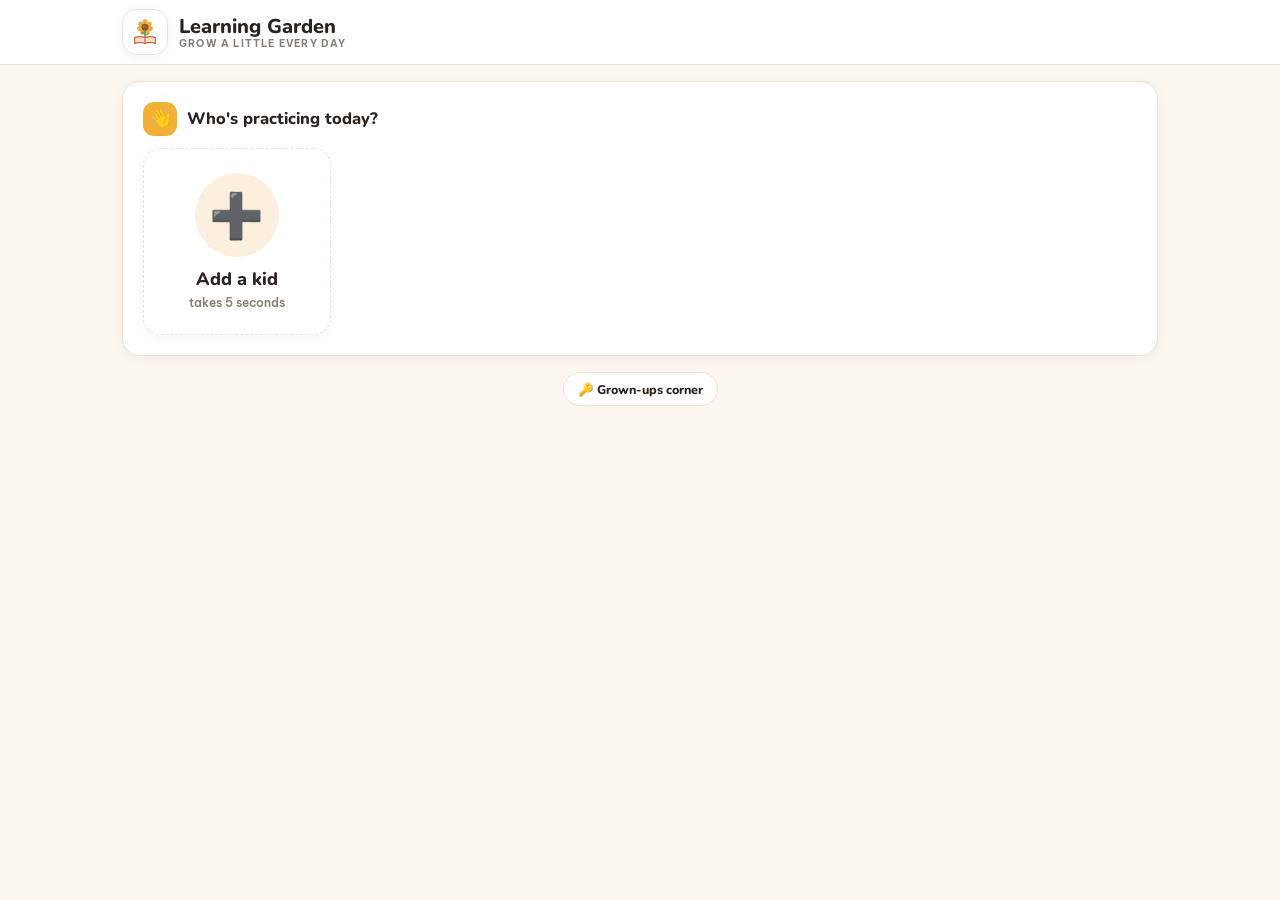
==== commit 6bea4211: "Game Corner: seven games, tickets, prize shelf, daily pick — the whole arcade (design turns 18-21) N" ====
--- a/index.html
+++ b/index.html
@@ -32,6 +32,7 @@
     <button data-view="today"><span class="ico" data-icon="home"></span>Today</button>
     <button data-view="learn"><span class="ico" data-icon="bulb"></span>Learn</button>
     <button data-view="practice"><span class="ico" data-icon="book"></span>Practice</button>
+    <button data-view="games"><span class="ico" data-icon="puzzle"></span>Games</button>
     <button data-view="plan"><span class="ico" data-icon="calendar"></span>My Week</button>
     <button data-view="progress"><span class="ico" data-icon="award"></span>Progress</button>
     <button data-view="helper"><span class="ico" data-icon="gradcap"></span>Helper</button>
@@ -49,18 +50,23 @@
   <script src="js/typing.js"></script>
   <script src="js/content2.js"></script>
   <script src="js/content3.js"></script>
+  <script src="js/handwriting.js"></script>
   <script src="js/sprint.js"></script>
   <script src="js/coach.js"></script>
   <script src="js/reader.js"></script>
   <script src="js/custom.js"></script>
   <script src="js/paper.js"></script>
   <script src="js/learn.js"></script>
+  <script src="js/puzzles.js"></script>
+  <script src="js/games.js"></script>
   <script src="js/art.js"></script>
   <script src="js/ui.js"></script>
   <script src="js/app.js"></script>
   <script>
-    // offline app shell — https/localhost only (no-op on file://)
-    if ('serviceWorker' in navigator && (location.protocol === 'https:' || location.hostname === 'localhost')) {
+    // offline app shell — real hosting (https) only; localhost dev stays
+    // cache-free unless you opt in with ?pwa=1. No-op on file://.
+    if ('serviceWorker' in navigator &&
+        (location.protocol === 'https:' || (location.hostname === 'localhost' && location.search.includes('pwa=1')))) {
       addEventListener('load', () => navigator.serviceWorker.register('sw.js').catch(() => {}));
     }
   </script>
--- a/styles.css
+++ b/styles.css
@@ -62,7 +62,7 @@
   padding-bottom: 76px; /* just enough to clear the fixed nav */
   line-height: 1.5;
 }
-body.parent-mode { background: var(--bg-parent); }
+body.parent-mode, html.parent-mode { background: var(--bg-parent); }
 
 button { font-family: inherit; color: inherit; cursor: pointer; background: none; border: none; }
 button:focus { outline: none; }
@@ -287,6 +287,19 @@
   box-shadow: var(--shadow-card); background: #fff;
   display: flex; height: 470px;
 }
+/* balanced Today (2026-07-23): garden slims down, checkup + owl live below it */
+.today-right { min-width: 0; }
+.today-right .garden-panel { height: 318px; margin-bottom: 14px; }
+.today-right .garden-scene .sun-circ { top: 26px; right: 28px; width: 42px; height: 42px; }
+.today-right .card h2 { font-size: 15px; }
+.today-right .card { padding: 16px 18px; }
+.today-right .card .note { font-size: 12px; }
+.today-right .owl-card { margin-bottom: 0; }
+.today-left .plan-task { padding: 9px 8px; }
+.today-right .card .answer-row { margin-top: 6px !important; }
+.today-right .card .btn.small { font-size: 12px; padding: 6px 11px; min-height: 30px; }
+.today-right .card { margin-bottom: 14px; }
+.today-left .card.plan-card { padding: 16px 18px; }
 .garden-scene {
   position: relative; flex: 1;
   background: linear-gradient(#C9E7F5 0%, #E2F1E9 52%, #B7D8A8 54%, #9EC987 100%);
@@ -1407,3 +1420,331 @@
 .hero-avatar svg, .pf-avatar span svg, .kid-face svg, .stone.gift svg, .gift-node svg, .gift-big svg { display: block; }
 .kid-chip .face, .p-fox, .kid-face { display: inline-flex; }
 .avatar-pick button svg { display: block; margin: 0 auto; }
+
+/* ---- handwriting tracing ---- */
+.hw-stage { max-width: 820px; margin: 18px auto 0; }
+.trace-box {
+  position: relative; height: 380px; background: #fff;
+  border: 1px solid var(--border); border-radius: 20px; box-shadow: var(--shadow-card);
+  overflow: hidden; touch-action: none;
+}
+.trace-lines i { position: absolute; left: 24px; right: 24px; height: 0; }
+.trace-lines .top { top: 18%; border-top: 2px solid #EDE4D6; }
+.trace-lines .mid { top: 50%; border-top: 2px dashed #E3D5BF; }
+.trace-lines .base { top: 82%; border-top: 2.5px solid #D9CDBD; }
+.trace-guide {
+  position: absolute; inset: 0; display: grid; place-items: center;
+  font-family: 'Andika', var(--font-body); font-weight: 700; color: #E9DFCC;
+  user-select: none; line-height: 1; letter-spacing: .04em;
+}
+#traceInk { position: absolute; inset: 0; width: 100%; height: 100%; cursor: crosshair; }
+
+/* ---- 9e My Lessons creator (two-pane, live preview) ---- */
+.creator-grid { display: grid; grid-template-columns: 1.15fr .85fr; gap: 16px; align-items: start; }
+@media (max-width: 900px) { .creator-grid { grid-template-columns: 1fr; } }
+.q-card {
+  border: 1.5px solid var(--border); border-radius: 14px; background: #fff;
+  padding: 13px 14px; margin-bottom: 10px; transition: border-color .15s ease;
+}
+.q-card.active { border: 2px solid var(--teal); }
+.q-num {
+  width: 26px; height: 26px; border-radius: 8px; background: var(--bg); flex: none;
+  display: inline-grid; place-items: center; font-family: var(--font-head); font-weight: 800; font-size: 13px;
+}
+.q-card.active .q-num { background: var(--teal); color: #fff; }
+.q-text { flex: 1; min-width: 0; border: none; border-bottom: 1.5px solid var(--divider); padding: 6px 2px; font-weight: 700; font-size: 14.5px; background: none; }
+.q-text:focus { outline: none; border-bottom-color: var(--teal); }
+.chip-line { display: flex; gap: 8px; flex-wrap: wrap; align-items: center; margin: 10px 0 0 36px; }
+.ans-chip, .wrong-chip {
+  display: inline-flex; align-items: center; gap: 5px; border-radius: 100px;
+  padding: 5px 12px; font-weight: 700; font-size: 12.5px;
+}
+.ans-chip { background: var(--green-tint); color: var(--green); }
+.wrong-chip { background: var(--bg); color: var(--soft); border: 1px solid var(--border); }
+.chip-in { border: none; background: none; font: inherit; color: inherit; width: auto; min-width: 40px; }
+.chip-in:focus { outline: none; }
+.chip-x { display: inline-grid; place-items: center; width: 16px; height: 16px; border-radius: 50%; color: inherit; opacity: .6; }
+.chip-x:hover { opacity: 1; }
+.add-wrong {
+  border: 1.5px dashed var(--dashed); border-radius: 100px; padding: 5px 12px;
+  font-weight: 700; font-size: 12.5px; color: var(--muted); background: #fff;
+}
+.add-wrong:hover { color: var(--ink); border-color: var(--muted); }
+.prev-row { display: flex; align-items: center; gap: 9px; background: #FDF9F2; border: 1px solid var(--border); border-radius: 12px; padding: 11px 13px; margin-top: 8px; }
+.prev-q { border: 1px solid var(--border); border-radius: 12px; padding: 12px 14px; background: #fff; }
+.tip-box {
+  display: flex; gap: 10px; align-items: flex-start; background: var(--teal-tint);
+  border-radius: 14px; padding: 13px 15px; font-weight: 600; font-size: 13px; color: var(--teal);
+}
+
+/* ---- colorful worksheets (screen + print) ---- */
+.wsp-card { border-radius: 18px; }
+.wsp-head {
+  display: flex; align-items: center; gap: 14px; padding-bottom: 12px; margin-bottom: 16px;
+  border-bottom: 3px solid var(--terra);
+}
+.wsp-logo { flex: none; display: inline-flex; }
+.wsp-title { display: block; font-family: var(--font-head); font-weight: 800; font-size: 20px; }
+.wsp-sub { display: block; font-weight: 600; font-size: 12px; color: var(--soft); }
+.wsp-lines { display: flex; flex-direction: column; gap: 8px; font-weight: 700; font-size: 13px; white-space: nowrap; }
+.ws-q .wsn {
+  width: 30px; height: 30px; border-radius: 10px; flex: none;
+  display: grid; place-items: center; font-family: var(--font-head); font-weight: 800; font-size: 14px;
+}
+.ws-work { position: relative; }
+.ws-work span {
+  position: absolute; top: 4px; left: 8px; font-size: 9px; font-weight: 700;
+  letter-spacing: .08em; text-transform: uppercase; color: #CDBFA8;
+}
+.wsp-foot {
+  display: flex; align-items: center; justify-content: center; gap: 10px; margin-top: 18px;
+  padding-top: 12px; border-top: 1px solid var(--divider);
+  font-weight: 700; font-size: 12px; color: var(--soft); letter-spacing: .06em;
+}
+.wsp-keycols { column-count: 2; column-gap: 30px; }
+/* handwriting sheet rows */
+.hwp-row {
+  position: relative; height: 74px; margin: 14px 0;
+  border-top: 2px solid #C9BCA6; border-bottom: 2.5px solid #A99A86;
+}
+.hwp-row .mid { position: absolute; left: 0; right: 0; top: 50%; border-top: 1.5px dashed #D8CCB6; }
+.hwp-text {
+  position: absolute; left: 10px; right: 10px; top: 50%; transform: translateY(-54%);
+  font-family: 'Andika', var(--font-body); font-weight: 400; font-size: 52px; line-height: 1;
+  color: #D9CDBD; letter-spacing: .35em; white-space: nowrap; overflow: hidden;
+}
+.hwp-pagebreak { break-before: page; height: 8px; }
+@media print {
+  .ws-page .card { box-shadow: none; border: none; padding: 0; }
+  .ws-page * { print-color-adjust: exact; -webkit-print-color-adjust: exact; }
+  .wsp-head { border-bottom-color: var(--terra) !important; }
+}
+
+/* ---- lesson-on-Today card, nudge toast, welcome tour ---- */
+.lesson-today { display: flex; align-items: center; gap: 14px; border: 2px solid var(--terra); }
+.nudge-toast {
+  position: fixed; top: 74px; right: 18px; z-index: 90;
+  display: flex; align-items: center; gap: 10px; max-width: 380px;
+  background: #fff; border: 1px solid var(--border); border-radius: 16px;
+  box-shadow: var(--shadow-float); padding: 12px 14px; font-weight: 600; font-size: 13px;
+  animation: toastIn .3s var(--spring);
+}
+@keyframes toastIn { from { transform: translateX(30px); } to { transform: none; } }
+.tour-card { text-align: center; max-width: 420px; position: relative; }
+
+/* guided tricky words */
+.tw-chunk { font: inherit; color: inherit; padding: 0 2px; border-radius: 10px; transition: background .15s ease, transform .15s var(--spring); }
+.tw-chunk:hover { background: var(--purple-tint); transform: translateY(-2px); }
+.beat-pill.cur { background: var(--terra); border-color: var(--terra); color: #fff; }
+
+/* worksheet v2: parts + problem-cell grid (education.com pattern) */
+.ws-part { margin-bottom: 20px; break-inside: avoid-page; }
+.ws-part-band {
+  display: flex; align-items: baseline; gap: 12px; flex-wrap: wrap;
+  border-radius: 10px; padding: 9px 14px; margin-bottom: 12px;
+  font-size: 14.5px;
+}
+.ws-part-band b { font-family: var(--font-head); font-weight: 800; }
+.ws-part-band span { font-weight: 600; font-size: 12.5px; color: var(--soft); }
+.wsq-grid { display: grid; grid-template-columns: repeat(auto-fill, minmax(235px, 1fr)); gap: 12px; }
+.wsq-cell {
+  position: relative; border: 1.5px solid var(--border); border-radius: 14px;
+  padding: 12px 13px 12px 40px; background: #fff; break-inside: avoid;
+  display: flex; gap: 10px;
+}
+.wsq-cell.wide { grid-column: 1 / -1; }
+.wsq-num {
+  position: absolute; left: 9px; top: 10px; width: 24px; height: 24px; border-radius: 8px;
+  display: grid; place-items: center; font-family: var(--font-head); font-weight: 800; font-size: 12.5px;
+}
+.wsq-body { flex: 1; min-width: 0; }
+.wsq-prompt { font-weight: 700; font-size: 13.5px; line-height: 1.45; }
+.wsq-visual { margin-top: 8px; text-align: center; }
+.wsq-visual svg { max-width: 100%; height: auto; }
+.wsq-choices { display: flex; flex-direction: column; gap: 6px; margin-top: 9px; }
+.wsq-choice { display: flex; align-items: center; gap: 8px; font-weight: 600; font-size: 13px; }
+.wsq-choice .cl {
+  width: 20px; height: 20px; border: 2px solid; border-radius: 50%; flex: none;
+  display: inline-grid; place-items: center; font-style: normal; font-weight: 800; font-size: 11px;
+}
+.wsq-blank { border-bottom: 2px solid var(--ink-faint); min-height: 30px; margin-top: 12px; display: flex; align-items: flex-end; justify-content: flex-end; font-weight: 700; }
+.wsq-cell .ws-work { width: 130px; flex: none; }
+
+/* checkup encouragement + morning/afternoon beds + story art */
+.cheer-strip {
+  display: flex; align-items: center; justify-content: center; gap: 10px;
+  background: var(--green-tint); border-radius: 12px; padding: 9px 14px; margin-bottom: 12px;
+  font-size: 14.5px;
+}
+.bed-label {
+  display: flex; align-items: center; gap: 7px; margin: 10px 0 2px;
+  font-family: var(--font-head); font-weight: 800; font-size: 12.5px;
+  text-transform: uppercase; letter-spacing: .07em; color: var(--soft);
+}
+.rd-art.has-art { border: none; padding: 0; background: none; }
+.rd-art.has-art svg.story-art-svg { width: 100%; height: auto; display: block; border-radius: 18px; box-shadow: var(--shadow-card); }
+
+/* ---- full-body fox teacher + talking mouth (transform-only) ---- */
+.fox-col .fox-face svg.fox-full { display: block; margin: 0 auto; }
+@keyframes foxmouth { from { transform: scaleY(.25); } to { transform: scaleY(1.15); } }
+@keyframes foxbob { 0%, 100% { transform: translateY(0); } 50% { transform: translateY(-3px); } }
+.fox-full .fox-mouth { transform-box: fill-box; transform-origin: 50% 20%; }
+.fox-full.talking .fox-mouth { animation: foxmouth .28s ease-in-out infinite alternate; }
+.fox-full.talking { animation: foxbob 1.6s ease-in-out infinite; }
+body.calm-motion .fox-full.talking, body.calm-motion .fox-full.talking .fox-mouth { animation: none; }
+/* word-pair teaching cards */
+.pair-card { min-width: 150px; }
+.pair-card .pair-word { display: block; font-family: var(--font-head); font-weight: 800; font-size: 22px; }
+.pair-card.playing { border-color: var(--gold); background: var(--gold-tint); }
+/* big readable fox messages on moment screens */
+.fox-note-big {
+  display: flex; align-items: center; justify-content: center; gap: 14px; margin-top: 22px;
+}
+.fox-note-big .say {
+  background: #fff; border: 1px solid var(--border); border-radius: 6px 18px 18px 18px;
+  padding: 12px 18px; font-weight: 700; font-size: 16px; max-width: 340px; text-align: left;
+  box-shadow: var(--shadow-card);
+}
+.fox-note-big.on-grass .say { border: none; }
+
+/* ================= GAME CORNER (turns 18-21) ================= */
+.gnudge { animation: gnudge .65s ease; }
+@keyframes gnudge { 0%,100% { transform: translateX(0); } 25% { transform: translateX(-5px); } 55% { transform: translateX(4px); } 80% { transform: translateX(-2px); } }
+.tik-pill { color: #B8491A; }
+.pip-banner {
+  display: flex; align-items: center; gap: 12px; background: #FBF0DE;
+  border-radius: 16px; padding: 12px 16px; margin-bottom: 14px; font-size: 14px; flex-wrap: wrap;
+}
+.arc-track { display: block; height: 8px; background: #E6DFF1; border-radius: 100px; margin: 6px 0 2px; overflow: hidden; }
+.arc-track i { display: block; height: 100%; background: #8E6BB0; border-radius: 100px; }
+.games-grid-wrap { display: grid; grid-template-columns: 1fr 1.6fr; gap: 16px; align-items: stretch; }
+@media (max-width: 900px) { .games-grid-wrap { grid-template-columns: 1fr; } }
+.pick-hero {
+  position: relative; background: linear-gradient(160deg, #E7F2E9, #F6FBF2);
+  border: 1px solid #D5E3D2; border-radius: 20px; padding: 24px; overflow: hidden;
+}
+.pick-flowers { position: absolute; right: 16px; bottom: 10px; display: flex; gap: 4px; }
+.pick-flowers svg { animation: floaty 3.5s ease-in-out infinite; }
+.pick-flowers svg:nth-child(2) { animation-delay: .6s; }
+@keyframes pulsering { 0%,100% { box-shadow: 0 0 0 0 rgba(184,73,26,.35); } 50% { box-shadow: 0 0 0 9px rgba(184,73,26,0); } }
+.pulse-ring { animation: pulsering 2.4s ease infinite; }
+body.calm-motion .pulse-ring, body.calm-motion .pick-flowers svg { animation: none; }
+.games-grid { display: grid; grid-template-columns: repeat(3, 1fr); gap: 12px; }
+@media (max-width: 1000px) { .games-grid { grid-template-columns: repeat(2, 1fr); } }
+.game-card {
+  position: relative; background: #fff; border: 1px solid var(--border); border-radius: 16px;
+  padding: 14px; text-align: left; display: flex; flex-direction: column; gap: 6px;
+  box-shadow: var(--shadow-card); transition: transform .18s var(--spring);
+}
+.game-card:hover { transform: translateY(-3px); }
+.game-card b { font-family: var(--font-head); font-weight: 800; font-size: 16px; }
+.game-card p { font-size: 12.5px; color: var(--soft); font-weight: 500; flex: 1; }
+.ga-art { height: 36px; display: flex; align-items: center; }
+.ga-mins { position: absolute; top: 12px; right: 12px; border: 1px solid var(--border); border-radius: 100px; padding: 3px 10px; font-size: 11px; font-weight: 700; color: var(--soft); }
+.ga-chip { align-self: flex-start; border-radius: 100px; padding: 4px 10px; font-size: 11px; font-weight: 700; }
+.twop-badge {
+  position: absolute; top: -9px; left: 50%; transform: translateX(-50%);
+  background: #C98A2B; color: #fff; border-radius: 100px; padding: 3px 10px;
+  font-size: 10px; font-weight: 800; letter-spacing: .06em; text-transform: uppercase;
+}
+/* shared game bits */
+.gq-card { background: #fff; border-radius: 20px; box-shadow: var(--shadow-float); padding: 20px 30px; max-width: 460px; margin: 0 auto; }
+.gq-fact { font-family: var(--font-head); font-weight: 800; font-size: 54px; text-align: center; line-height: 1.1; }
+.game-pip { position: absolute; left: 18px; bottom: 16px; display: flex; align-items: flex-end; gap: 8px; }
+.game-pip .say { background: #fff; border-radius: 6px 14px 14px 14px; padding: 8px 13px; font-weight: 700; font-size: 13px; box-shadow: var(--shadow-card); }
+.pay-row { display: flex; gap: 10px; justify-content: center; margin-top: 16px; }
+.pay-tile { background: var(--bg); border: 1px solid var(--border); border-radius: 14px; padding: 12px 18px; text-align: center; }
+.pay-tile .v { font-family: var(--font-head); font-weight: 800; font-size: 18px; display: flex; gap: 5px; align-items: center; justify-content: center; }
+.pay-tile .l { font-size: 10.5px; font-weight: 700; color: var(--soft); text-transform: uppercase; letter-spacing: .06em; margin-top: 3px; }
+.tutor-hook { display: flex; gap: 10px; align-items: center; background: var(--green-tint); border-radius: 14px; padding: 11px 14px; margin-top: 14px; font-weight: 600; font-size: 13.5px; text-align: left; }
+.arcade-night { background: linear-gradient(#2E2A3E, #3A3450); border-radius: 20px; min-height: 70vh; display: grid; place-items: center; }
+/* bloom blast */
+.bloom-stage { border-radius: 20px; overflow: hidden; min-height: 72vh; display: flex; flex-direction: column; position: relative; }
+.bloom-sky { background: linear-gradient(#DDEFF7, #EAF4E4); padding: 26px 20px 30px; }
+.bloom-grass { background: linear-gradient(#C9E3B4, #AFD394); flex: 1; position: relative; padding-bottom: 20px; }
+.bloom-row { display: flex; justify-content: center; gap: 54px; margin-top: -8px; }
+.bloom-flower-btn { display: flex; flex-direction: column; align-items: center; transition: transform .42s var(--spring); }
+.bloom-flower-btn .bf-stem { width: 5px; height: 56px; background: #2E5C3F; border-radius: 4px; margin: -6px 0 8px; }
+.bloom-flower-btn .bf-pill { background: #fff; border-radius: 100px; padding: 9px 22px; font-family: var(--font-head); font-weight: 800; font-size: 22px; box-shadow: var(--shadow-card); min-width: 64px; }
+.bloom-flower-btn .bf-art { animation: floaty 3.4s ease-in-out infinite; }
+.bloom-flower-btn:nth-child(2) .bf-art { animation-delay: .4s; }
+.bloom-flower-btn:nth-child(3) .bf-art { animation-delay: .8s; }
+.bloom-flower-btn.popped { transform: scale(0); }
+body.calm-motion .bloom-flower-btn .bf-art { animation: none; }
+.bb-track { display: inline-block; width: 70px; height: 7px; background: #EDE4D6; border-radius: 100px; overflow: hidden; vertical-align: middle; }
+.bb-track i { display: block; height: 100%; background: var(--green); }
+.combo-meter { position: absolute; right: 18px; bottom: 16px; background: rgba(255,255,255,.85); border-radius: 100px; padding: 7px 14px; display: flex; gap: 4px; align-items: center; }
+.combo-meter .sun { opacity: .25; } .combo-meter .sun.on { opacity: 1; }
+/* fox race */
+.race-stage { border-radius: 20px; overflow: hidden; min-height: 70vh; display: flex; flex-direction: column; }
+.race-sky { background: linear-gradient(#DDEFF7, #E8F2E0); padding: 24px 18px; }
+.race-track { background: linear-gradient(#9CC08B, #8AB47A); flex: 1; padding: 30px 24px; }
+.race-lane { position: relative; border-top: 3px solid rgba(255,255,255,.6); margin: 40px 0; }
+.race-lane .runner { position: absolute; left: 0; top: -44px; transition: left .5s ease; }
+.race-lane .finish { position: absolute; right: 0; top: -34px; font-size: 24px; }
+.race-note { background: rgba(255,255,255,.8); border-radius: 100px; padding: 8px 16px; font-weight: 700; font-size: 12.5px; text-align: center; max-width: 480px; margin: 30px auto 0; }
+.rival-card { flex: 1; border: 2px solid var(--border); border-radius: 14px; background: #fff; padding: 12px; display: flex; flex-direction: column; align-items: center; gap: 3px; font-weight: 700; }
+.rival-card small { color: var(--muted); font-size: 11px; text-transform: uppercase; letter-spacing: .05em; }
+.rival-card.sel { border-color: var(--terra); background: var(--terra-tint); }
+/* memory match */
+.mm-grid { display: grid; grid-template-columns: repeat(4, 130px); gap: 12px; justify-content: center; margin-top: 20px; }
+.mm-card { position: relative; height: 92px; border-radius: 14px; border: 2px solid #8E6BB0; background: #8E6BB0; transition: transform .3s ease; }
+.mm-card .mm-back, .mm-card .mm-face { position: absolute; inset: 0; display: grid; place-items: center; border-radius: 12px; }
+.mm-card .mm-face { background: #fff; font-family: var(--font-head); font-weight: 800; font-size: 17px; transform: scaleX(0); transition: transform .18s ease .1s; padding: 4px; }
+.mm-card.up .mm-face, .mm-card.done .mm-face { transform: scaleX(1); }
+.mm-card.up .mm-back, .mm-card.done .mm-back { transform: scaleX(0); }
+.mm-card.done { border-color: #4E9B6B; } .mm-card.done .mm-face { background: #E7F2E9; }
+/* word garden */
+.wg-stage { border-radius: 20px; overflow: hidden; min-height: 72vh; display: flex; flex-direction: column; }
+.wg-sky { background: linear-gradient(#E3F1F7, #EDF6EA); padding: 22px; text-align: center; }
+.wg-grass { background: linear-gradient(#CBE4B6, #B2D598); flex: 1; position: relative; }
+.wg-sentence { background: #fff; border-radius: 100px; padding: 12px 22px; font-weight: 700; font-size: 16px; box-shadow: var(--shadow-card); }
+.wg-slots { display: flex; gap: 10px; justify-content: center; margin: 22px 0 18px; flex-wrap: wrap; }
+.wg-slot { width: 62px; height: 68px; border: 2px dashed var(--dashed); border-radius: 14px; background: #fff; display: grid; place-items: center; font-family: var(--font-head); font-weight: 800; font-size: 30px; color: var(--teal); }
+.wg-slot.filled { border: 2px solid #1F8A80; background: #E1F0EE; }
+@keyframes slotbounce { 0%,100% { transform: translateY(0); } 50% { transform: translateY(-5px); } }
+.wg-slot.next { animation: slotbounce 1.2s ease-in-out infinite; }
+body.calm-motion .wg-slot.next { animation: none; }
+.wg-tray { display: flex; gap: 12px; justify-content: center; flex-wrap: wrap; }
+.wg-seed { width: 58px; height: 58px; border-radius: 50%; background: #fff; box-shadow: var(--shadow-card); font-family: var(--font-head); font-weight: 800; font-size: 24px; transition: transform .2s var(--spring); }
+.wg-seed:disabled { opacity: .25; }
+.wg-seed.hint-glow { box-shadow: 0 0 0 4px var(--gold); }
+.wg-bloomrow { display: flex; gap: 18px; padding: 18px 90px 0; align-items: flex-end; }
+.wg-bloom { display: flex; flex-direction: column; align-items: center; gap: 4px; }
+/* quiz show */
+.qs-wrap { display: grid; grid-template-columns: 1.7fr 1fr; gap: 16px; }
+@media (max-width: 900px) { .qs-wrap { grid-template-columns: 1fr; } }
+.qs-board { display: grid; grid-template-columns: repeat(4, 1fr); gap: 12px; }
+.qs-tile { height: 96px; background: #fff; border: 1px solid var(--border); border-radius: 14px; display: grid; place-items: center; box-shadow: var(--shadow-card); transition: transform .15s var(--spring); }
+.qs-tile:hover:not(.used) { transform: translateY(-2px); }
+.qs-tile.used { background: #F6EFE4; border: 1.5px dashed #cdbfa8; color: #a99a86; box-shadow: none; }
+.qs-podium { display: flex; align-items: center; gap: 10px; background: #fff; border: 2px solid var(--border); border-radius: 14px; padding: 12px; margin-bottom: 10px; }
+.qs-podium.active { border-color: #C98A2B; box-shadow: 0 0 0 3px rgba(201,138,43,.15); }
+.qs-answers { display: grid; grid-template-columns: 1fr 1fr; gap: 10px; margin-top: 14px; }
+.qs-a.right { border-color: var(--green); background: var(--green-tint); }
+/* treasure dig */
+.dig-stage { display: grid; grid-template-columns: 1.3fr 1fr; gap: 0; border-radius: 20px; overflow: hidden; min-height: 70vh; background: linear-gradient(#F7E9CD, #F0DDB8); }
+.dig-left { display: grid; place-items: center; padding: 20px; background: linear-gradient(#D9B98A, #C9A876); }
+.dig-grid { display: grid; grid-template-columns: repeat(6, 76px); gap: 8px; }
+.dig-tile { height: 76px; border-radius: 12px; background: #A97C50; box-shadow: inset 0 -5px 0 rgba(0,0,0,.16); font-size: 26px; transition: background .2s ease; }
+.dig-tile.dug { background: #F6EFE4; box-shadow: none; }
+.dig-right { padding: 22px; position: relative; }
+.dig-q .btn { justify-content: flex-start; }
+@keyframes pulseonce { 0% { transform: scale(1); } 40% { transform: scale(1.03); } 100% { transform: scale(1); } }
+.pulse-once { animation: pulseonce .5s ease; }
+/* puzzle corner */
+.pz-seq { display: flex; gap: 12px; justify-content: center; align-items: center; margin: 18px 0 6px; font-size: 40px; flex-wrap: wrap; }
+.pz-blank { width: 56px; height: 56px; border: 2.5px dashed var(--dashed); border-radius: 50%; }
+.pz-opt { width: 84px; height: 84px; border-radius: 18px; background: #fff; border: 2px solid var(--border); font-size: 40px; box-shadow: var(--shadow-card); transition: transform .15s var(--spring); }
+.pz-opt:hover { transform: translateY(-2px); }
+.pz-opt.right { border-color: var(--green); background: var(--green-tint); }
+.pz-opt.shadowed { filter: none; } .pz-opt.shadowed:not(.right) { filter: grayscale(1) brightness(.4); }
+/* prize shelf */
+.prize-grid { display: grid; grid-template-columns: repeat(auto-fill, minmax(150px, 1fr)); gap: 12px; }
+.prize-card { background: #fff; border: 1px solid var(--border); border-radius: 16px; padding: 16px 12px; text-align: center; display: flex; flex-direction: column; align-items: center; gap: 8px; box-shadow: var(--shadow-card); }
+.prize-card.locked { background: #F6EFE4; border: 1.5px dashed #cdbfa8; box-shadow: none; }
+.prize-card .pz-emoji { font-size: 40px; }
+.prize-card b { font-family: var(--font-head); font-size: 14px; }
+.maze-grid { display: grid; gap: 6px; justify-content: center; margin-top: 14px; }
+.maze-cell { height: 56px; border-radius: 10px; background: #EAF4E4; display: grid; place-items: center; font-size: 24px; }
+.maze-cell.hedge { background: #4E9B6B; box-shadow: inset 0 -4px 0 rgba(0,0,0,.15); }
